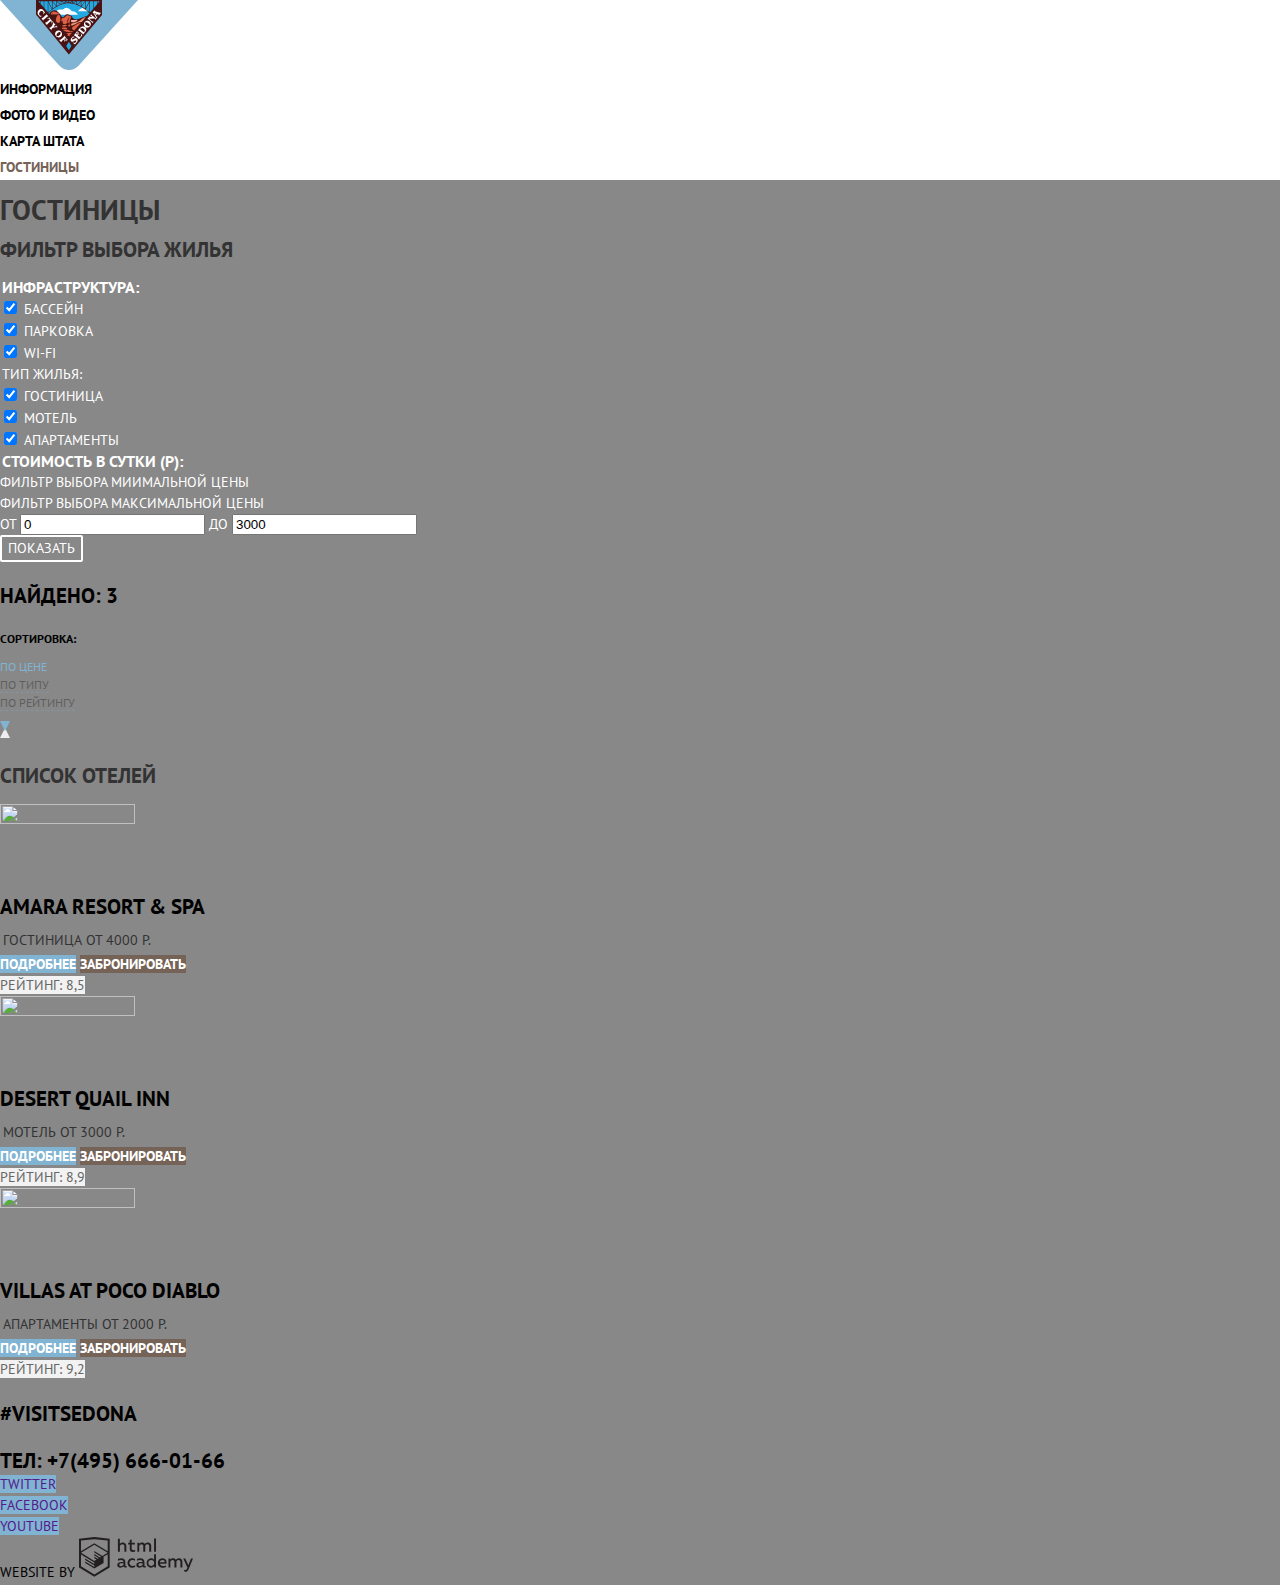
==== hotels.html @ 480d40ee "Init repo" ====
<!DOCTYPE html>
<html lang="ru">

<head>
  <meta charset="UTF-8">
  <meta name="viewport" content="width=device-width, initial-scale=1.0">
  <title>Sedona</title>
  <link href="https://fonts.googleapis.com/css2?family=PT+Sans:wght@400;700&display=swap" rel="stylesheet">
  <link rel="stylesheet" href="css/style.css">
</head>

<body>
  <header class="header">
    <a class="header__logo" href="/">
      <img src="img/logo.svg" width="138" height="70" alt="Sedona">
    </a>
    <nav class="main-nav">
      <ul class="main-nav__list main-nav__list--left">
        <li class="main-nav__item"><a href="#" class="main-nav__link">Информация</a></li>
        <li class="main-nav__item"><a href="#" class="main-nav__link">Фото и видео</a></li>
      </ul>
      <ul class="main-nav__list main-nav__list--right">
        <li class="main-nav__item"><a href="#" class="main-nav__link">Карта штата</a></li>
        <li class="main-nav__item"><a href="hotels.html" class="main-nav__link main-nav__link--active">Гостиницы</a></li>
      </ul>
    </nav>
  </header>
  <main>
    <h1>Гостиницы</h1>
    <section>
      <h2>Фильтр выбора жилья</h2>
      <form action="/" class="filters">
        <fieldset class="filter__field">
          <legend class="filter__title">Инфраструктура:</legend>
          <ul class="filter__list">
            <li>
              <input class="visually-hidden filter-input filter-input-checkbox" type="checkbox" name="pool"
                id="filter-pool" checked="">
              <label class="filter__name" for="filter-pool">Бассейн</label>
            </li>
            <li>
              <input class="visually-hidden filter-input filter-input-checkbox" type="checkbox" name="parking"
                id="filter-parking" checked="">
              <label class="filter__name" for="filter-parking">Парковка</label>
            </li>
            <li>
              <input class="visually-hidden filter-input filter-input-checkbox" type="checkbox" name="wifi"
                id="filter-wifi" checked="">
              <label class="filter__name" for="filter-wifi">Wi-Fi</label>
            </li>
          </ul>
        </fieldset>
        <fieldset class="filter__field">
          <legend class="filter-title">Тип жилья:</legend>
          <ul class="filter__list">
            <li>
              <input class="visually-hidden filter-input filter-input-checkbox" type="checkbox" name="hotels"
                id="filter-hotels" checked="">
              <label class="filter__name" for="filter-hotels">Гостиница</label>
            </li>
            <li>
              <input class="visually-hidden filter-input filter-input-checkbox" type="checkbox" name="motel"
                id="filter-motel" checked="">
              <label class="filter__name" for="filter-motel">Мотель</label>
            </li>
            <li>
              <input class="visually-hidden filter-input filter-input-checkbox" type="checkbox" name="wifi"
                id="filter-appartments" checked="">
              <label class="filter__name" for="filter-appartments">Апартаменты</label>
            </li>
          </ul>
        </fieldset>
        <fieldset class="filter__field">
          <legend class="filter__title">Стоимость в сутки (Р):</legend>
          <div class="filter__range-controls">
            <div class="filter__scale">
              <div class="filter__bar"></div>
            </div>
            <div class="filter__toggle filter__togglel--min"><span class="visually-hidden">Фильтр выбора миимальной цены</span></div>
            <div class="filter__togglefilter__ togglel--max"><span class="visually-hidden">Фильтр выбора максимальной цены</span></div>
          </div>
          <div class="filter__range-price">
            <span>От</span>
            <input class="min-price" type="text" name="min-cost" value="0" aria-label="Минималная цена товра">
            <span>До</span>
            <input class="max-price" type="text" name="max-cost" value="3000" aria-label="Максимальная цена товра">
          </div>
        </fieldset>
        <button class="filter__button" type="submit">Показать</button>
      </form>
    </section>
    <section class="sort">
      <p class="sort__result">Найдено: 3</p>
      <h2 class="sort-title">Сортировка:</h2>
      <ul class="sort__list">
        <li class="sort__item"><a class="sort__link sort__link--active">По цене</a></li>
        <li class="sort__item"><a class="sort__link" href="#">По типу</a></li>
        <li class="sort__item"><a class="sort__link" href="#">По рейтингу</a></li>
      </ul>
      <ul class="sort__list price-sort__list">
        <li class="price-sort__item">
          <a class="price-sort__link price-sort__link--up" aria-label="По возрастанию"></a>
        </li>
        <li class="price-sort__item">
          <a class="price-sort__link price-sort__link--down price-sort__link--active" href="#" aria-label="По убыванию"></a>
        </li>
      </ul>
    </section>
    <section class="hotels">
      <h2 class="visually-hidden">Список отелей</h2>
      <ul class="hotels__list">
        <li class="hotel__item">
          <img class="hotel__image" src="" width="135" height="90" alt="">
          <div>
            <h3 class="hotel__title"><a class="hotel__link" href="#">Amara Resort & Spa</a></h3>
            <table class="hotel__price">
              <tr>
                <td>Гостиница</td>
                <td>От 4000 Р.</td>
              </tr>
            </table>
            <div class="hotel__action">
              <a class="button button--blue" href="">Подробнее</a>
              <a class="button button--brown" href="">Забронировать</a>
            </div>
          </div>
          <div class="hotel__rating">
            <div class="hotel__rating-star"></div>
            <span class="hotel__rating-number">Рейтинг: 8,5</span>
          </div>
        </li>
        <li class="hotel__item">
          <img class="hotel__image" src="" width="135" height="90" alt="">
          <div>
            <h3 class="hotel__title"><a class="hotel__link" href="#">Desert Quail Inn</a></h3>
            <table class="hotel__price">
              <tr>
                <td>Мотель</td>
                <td>От 3000 Р.</td>
              </tr>
            </table>
            <div class="hotel__action">
              <a class="button button--blue" href="">Подробнее</a>
              <a class="button button--brown" href="">Забронировать</a>
            </div>
          </div>
          <div class="hotel__rating">
            <div class="hotel__rating-star"></div>
            <span class="hotel__rating-number">Рейтинг: 8,9</span>
          </div>
        </li>
        <li class="hotel__item">
          <img class="hotel__image" src="" width="135" height="90" alt="">
          <div>
            <h3 class="hotel__title"><a class="hotel__link" href="#">Villas at Poco Diablo</a></h3>
            <table class="hotel__price">
              <tr>
                <td>Апартаменты</td>
                <td>От 2000 Р.</td>
              </tr>
            </table>
            <div class="hotel__action">
              <a class="button button--blue" href="">Подробнее</a>
              <a class="button button--brown" href="">Забронировать</a>
            </div>
          </div>
          <div class="hotel__rating">
            <div class="hotel__rating-star"></div>
            <span class="hotel__rating-number">Рейтинг: 9,2</span>
          </div>
        </li>
      </ul>
    </section>
  </main>
  <footer class="footer">
    <div class="contacts">
      <p>#visitSEDONA</p>
      <a class="contact__phone" href="tel:+74956660166">ТЕЛ: +7(495) 666-01-66</a>
    </div>
    <ul class="social">
      <li class="social__item"><a href="" class="social__link">Twitter</a></li>
      <li class="social__item"><a href="" class="social__link">Facebook</a></li>
      <li class="social__item"><a href="" class="social__link">Youtube</a></li>
    </ul>
    <div class="copyright">
      <span>Website by</span>
      <a href="https://htmlacademy.ru">
        <img src="img/logo-htmlacademy.svg" width="114" height="40" alt="HTML Академия">
      </a>
    </div>
  </footer>
</body>

</html>
---- css/style.css ----
:root {
    --basic-black: #000000;
    --basic-dark: #333333;
    --basic-white: #ffffff;
    --basic-blue: #81B3D2;
    --basic-grey: #eeeeee;
    --basic-light-grey: #f2f2f2;
    --basic-dark-grey: #888888;
    --basic-darken-grey: #666666;
    --basic-brown: #766357;

    --hover-brown: #604E43;
    --active-brown: #503E33;
    --hover-blue: #669EC0;
    --active-blue: #5496BD;

    --sort-grey: #CACACA;

    --opacity-white: rgba(255, 255, 255, 0.3)
}

body {
    min-width: 1200px;
    margin: 0;
    padding: 0;
    font-family: "PT Sans", sans-serif;
    font-weight: normal;
    font-size: 14px;
    line-height: 21px;
    text-transform: uppercase;
    background-color: var(--basic-dark-grey);
    color: var(--basic-dark);
}

a {
    text-decoration: none;
  }

  img {
    max-width: 100%;
    height: auto;
}

.header {
  background-color: var(--basic-white);
}

.main-nav {
  font-weight: bold;
  line-height: 26px;
}

.main-nav__list {
  margin: 0;
  padding: 0;
  list-style: none;
}

.main-nav__link {
  color: var(--basic-black);
}

.main-nav__link:hover {
  color: var(--basic-blue);
}

.main-nav__link:active {
  color: var(--basic-black);
  opacity: 0.3;
}

.main-nav__link--active {
  color: var(--basic-brown);
}

.features {
  background-color: var(--basic-white);
}

.feature__slogan {
  font-size: 21px;
  line-height: 26px;
  color: var(--basic-black);
  text-align: center;
}

.feature__sub-slogan {
  line-height: 26px;
  text-align: center;
}

.features__list {
  margin: 0;
  padding: 0;
  list-style: none;
  text-align: center;
}

.feature__item--blue {
  background-color: var(--basic-blue);
  color: var(--basic-white);
}

.advantages__list {
  margin: 0;
  padding: 0;
  list-style: none;
  background-color: var(--basic-white);
  text-align: center;
}

.advantage__title {
  font-weight: bold;
  font-size: 21px;
  line-height: 21px;
  color: var(--basic-black);
}

.advantage__text {
  color: var(--basic-dark);
}

.feature__item--grey {
  background-color: var(--basic-grey);
}

.search {
  background-color: var(--basic-white);
}

.search__title {
  font-size: 30px;
  font-weight: bold;
  font-size: 30px;
  line-height: 24px;
  text-align: center;
}

.search__text {
  line-height: 24px;
  text-align: center;
}

.button {
  font-weight: bold;
  color: var(--basic-white);
  border: none;
  cursor: pointer;
}

.button--search,
.button--submit {
  font-size: 21px;
  line-height: 26px;
}


.button--brown {
  background-color: var(--basic-brown);
}

.button--brown:hover {
  background-color: var(--hover-brown);
}

.button--brown:active {
  background-color: var(--active-brown);
  color: var(--opacity-white);
}

.button--blue {
  background-color: var(--basic-blue);
}

.button--blue:hover {
  background-color: var(--hover-blue);
}

.button--blue:active {
  background-color: var(--active-blue);
  color: var(--opacity-white);
}

.contacts {
  font-size: 21px;
  font-weight: bold;
  line-height: 26px;
  color: var(--basic-black);
}

.contact__phone {
  color: inherit;
}

.contact__phone:hover {
  color: var(--basic-blue);
}

.contact__phone:active {
  opacity: 0.3;
}

.social {
  margin: 0;
  padding: 0;
  list-style: none;
}

.social__link {
  background-color: var(--basic-blue);
}

.social__link:hover {
  background-color: var(--hover-blue);
}

.social__link:active {
  background-color: var(--active-blue);
}

.copyright {
  line-height: 26px;
  color: var(--basic-black)
}

.filter__field {
  margin: 0;
  padding: 0;
  border: none;
  color: var(--basic-white);
}

.filter__title {
  font-size: 16px;
  font-weight: bold;
}

.filter__list {
  margin: 0;
  padding: 0;
  list-style: none;
}

.filter__button {
  font: inherit;
  background: transparent;
  border: 2px solid currentColor;
  border-radius: 2px;
  text-transform: uppercase;
  color: var(--basic-white);
}

.sort {
  font-size: 12px;
  line-height: 18px;
  color: var(--basic-black);
}

.sort__result {
  font-size: 21px;
  font-weight: bold;
  line-height: 26px;
}

.sort-title {
  font-size: 12px;
  line-height: 18px;
}

.sort__list {
  margin: 0;
  padding: 0;
  list-style: none;
}

.sort__link {
  opacity: 0.3;
  color: var(--basic-black);
  border-bottom: 1px dashed var(--basic-blue);
}

.sort__link--active {
  border: none;
  color: var(--basic-blue);
  opacity: 1;
}

.sort__link:hover:not(.sort__link--active) {
  color: var(--basic-blue);
  opacity: 1;
}

.sort__link:active:not(.sort__link--active) {
  border: none;
  color: var(--basic-black);
  opacity: 1;
}

price-sort__link {
  cursor: pointer;
}

.price-sort__link--down {
  border-left: 5px solid transparent;
  border-right: 5px solid transparent;
  border-top: 10px solid var(--basic-grey);
}

.price-sort__link--up {
  border-left: 5px solid transparent;
  border-right: 5px solid transparent;
  border-bottom: 10px solid var(--basic-grey);
}

.price-sort__link--down:hover:not(.price-sort__link--active),
.price-sort__link--up:hover:not(.price-sort__link--active) {
  border-bottom-color: var(--basic-black);
  border-top-color: var(--basic-black);
}

.price-sort__link--down:active:not(.price-sort__link--active),
.price-sort__link--up:active:not(.price-sort__link--active) {
  border-bottom-color: var(--basic-blue);
  border-top-color: var(--basic-blue);
}

.price-sort__link--active {
  border-bottom-color: var(--basic-blue);
  border-top-color: var(--basic-blue);
}

.hotels__list {
  margin: 0;
  padding: 0;
  list-style: none;
}

.hotel__title {
  margin: 0;
  margin-bottom: 7px;
  font-size: 21px;
  line-height: 26px;
  color: var(--basic-black);
}

.hotel__link {
  color: inherit;
}

.hotel__link:hover {
  color: var(--basic-blue);
}

.hotel__link:active {
  color: var(--basic-black);
  opacity: 0.3;
}

.hotel__rating-number {
  background-color: var(--basic-light-grey);
  color: var(--basic-darken-grey);
}

.search__label {
  font-weight: bold;
  color: var(--basic-black);
}

.search__field,
.search__field::placeholder {
  font-size: 14px;
  line-height: 21px;
  font-weight: bold;
  text-transform: uppercase;
  color: var(--basic-black);
  opacity: 1;
}
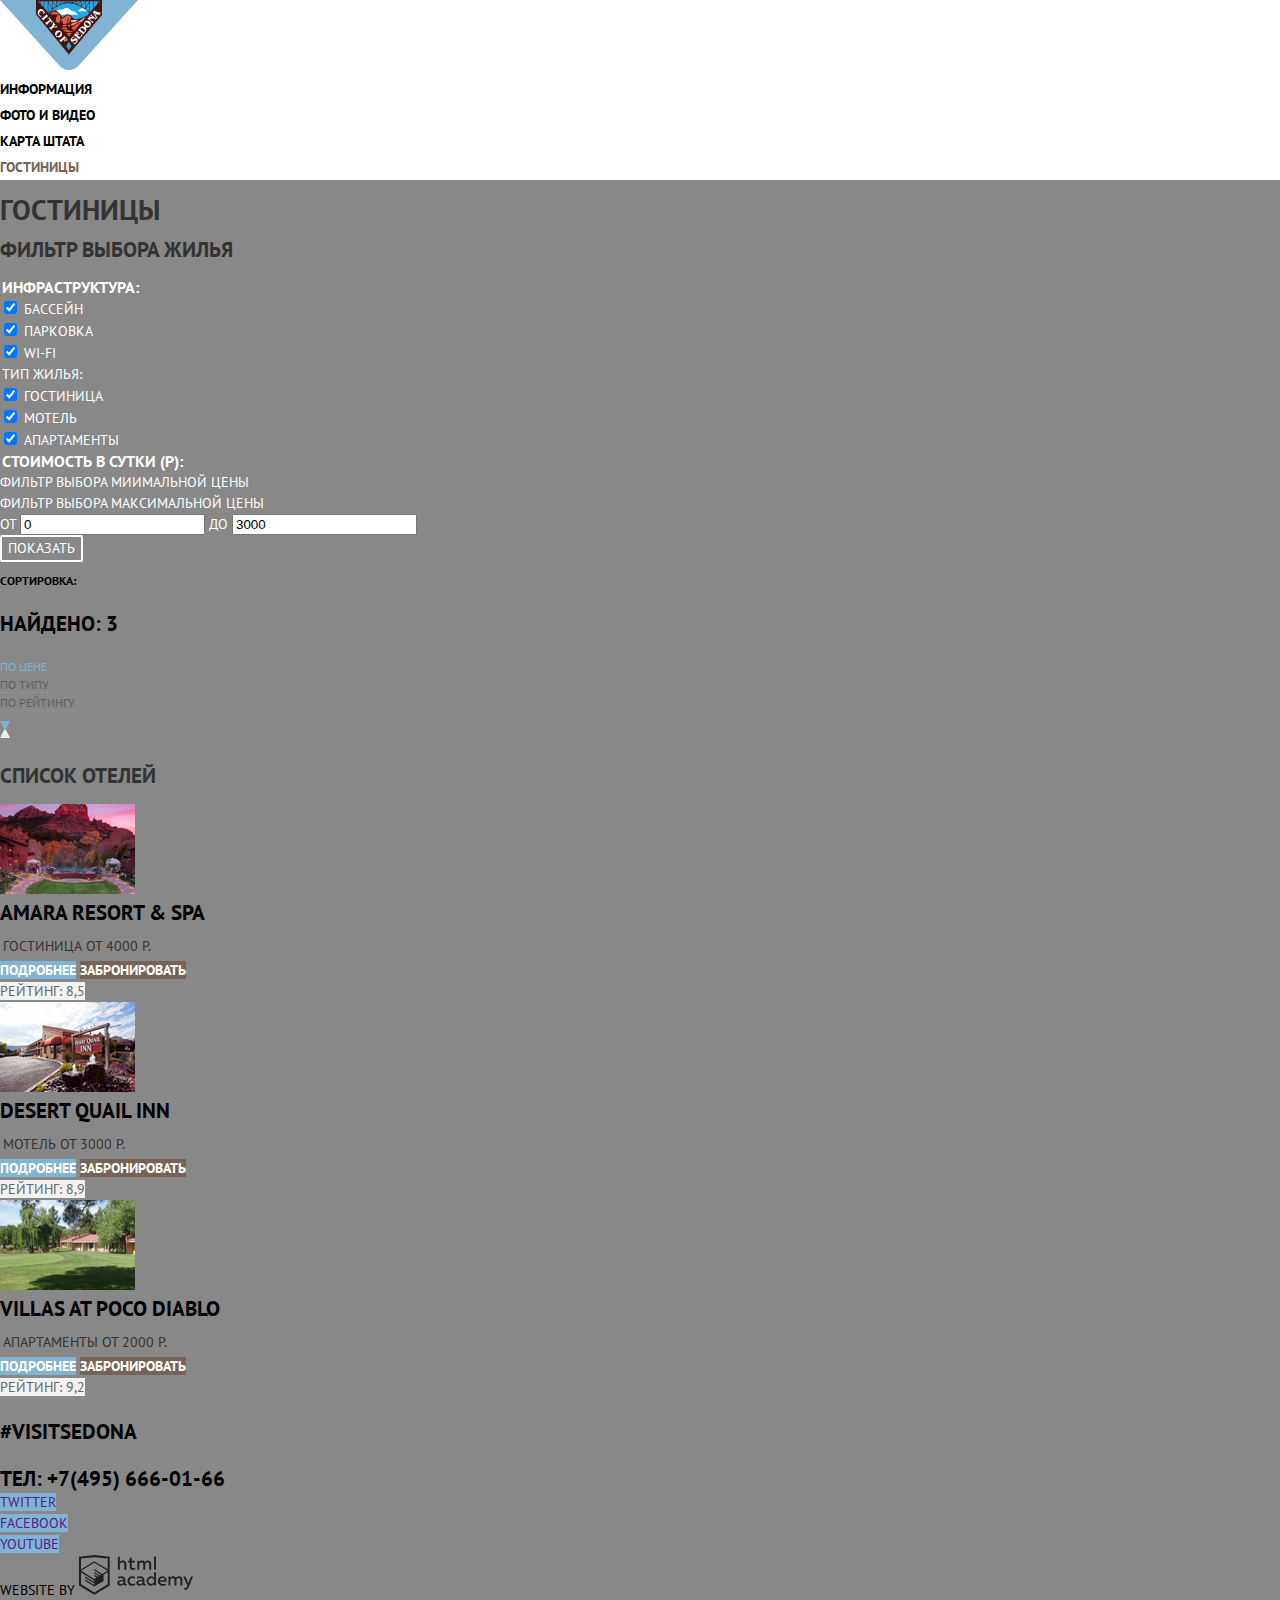
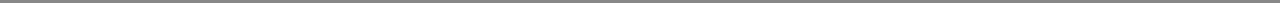
==== commit 2e227f91: "Add content images" ====
--- a/hotels.html
+++ b/hotels.html
@@ -90,8 +90,8 @@
       </form>
     </section>
     <section class="sort">
+      <h2 class="sort-title">Сортировка:</h2>
       <p class="sort__result">Найдено: 3</p>
-      <h2 class="sort-title">Сортировка:</h2>
       <ul class="sort__list">
         <li class="sort__item"><a class="sort__link sort__link--active">По цене</a></li>
         <li class="sort__item"><a class="sort__link" href="#">По типу</a></li>
@@ -110,7 +110,7 @@
       <h2 class="visually-hidden">Список отелей</h2>
       <ul class="hotels__list">
         <li class="hotel__item">
-          <img class="hotel__image" src="" width="135" height="90" alt="">
+          <img class="hotel__image" src="img/amara-resort.jpg" width="135" height="90" alt="Amara Resort & Spa">
           <div>
             <h3 class="hotel__title"><a class="hotel__link" href="#">Amara Resort & Spa</a></h3>
             <table class="hotel__price">
@@ -130,7 +130,7 @@
           </div>
         </li>
         <li class="hotel__item">
-          <img class="hotel__image" src="" width="135" height="90" alt="">
+          <img class="hotel__image" src="/img/desert-quail.jpg" width="135" height="90" alt="Desert Quail Inn">
           <div>
             <h3 class="hotel__title"><a class="hotel__link" href="#">Desert Quail Inn</a></h3>
             <table class="hotel__price">
@@ -150,7 +150,7 @@
           </div>
         </li>
         <li class="hotel__item">
-          <img class="hotel__image" src="" width="135" height="90" alt="">
+          <img class="hotel__image" src="img/villas-at-poco.jpg" width="135" height="90" alt="Villas at Poco Diablo">
           <div>
             <h3 class="hotel__title"><a class="hotel__link" href="#">Villas at Poco Diablo</a></h3>
             <table class="hotel__price">
--- a/css/style.css
+++ b/css/style.css
@@ -18,6 +18,8 @@
 
     --opacity-white: rgba(255, 255, 255, 0.3)
 }
+
+/* Global parametrs */
 
 body {
     min-width: 1200px;
@@ -41,6 +43,8 @@
     height: auto;
 }
 
+/* Main page */
+
 .header {
   background-color: var(--basic-white);
 }
@@ -329,6 +333,9 @@
   border-top-color: var(--basic-blue);
 }
 
+
+/* Hotel page */
+
 .hotels__list {
   margin: 0;
   padding: 0;
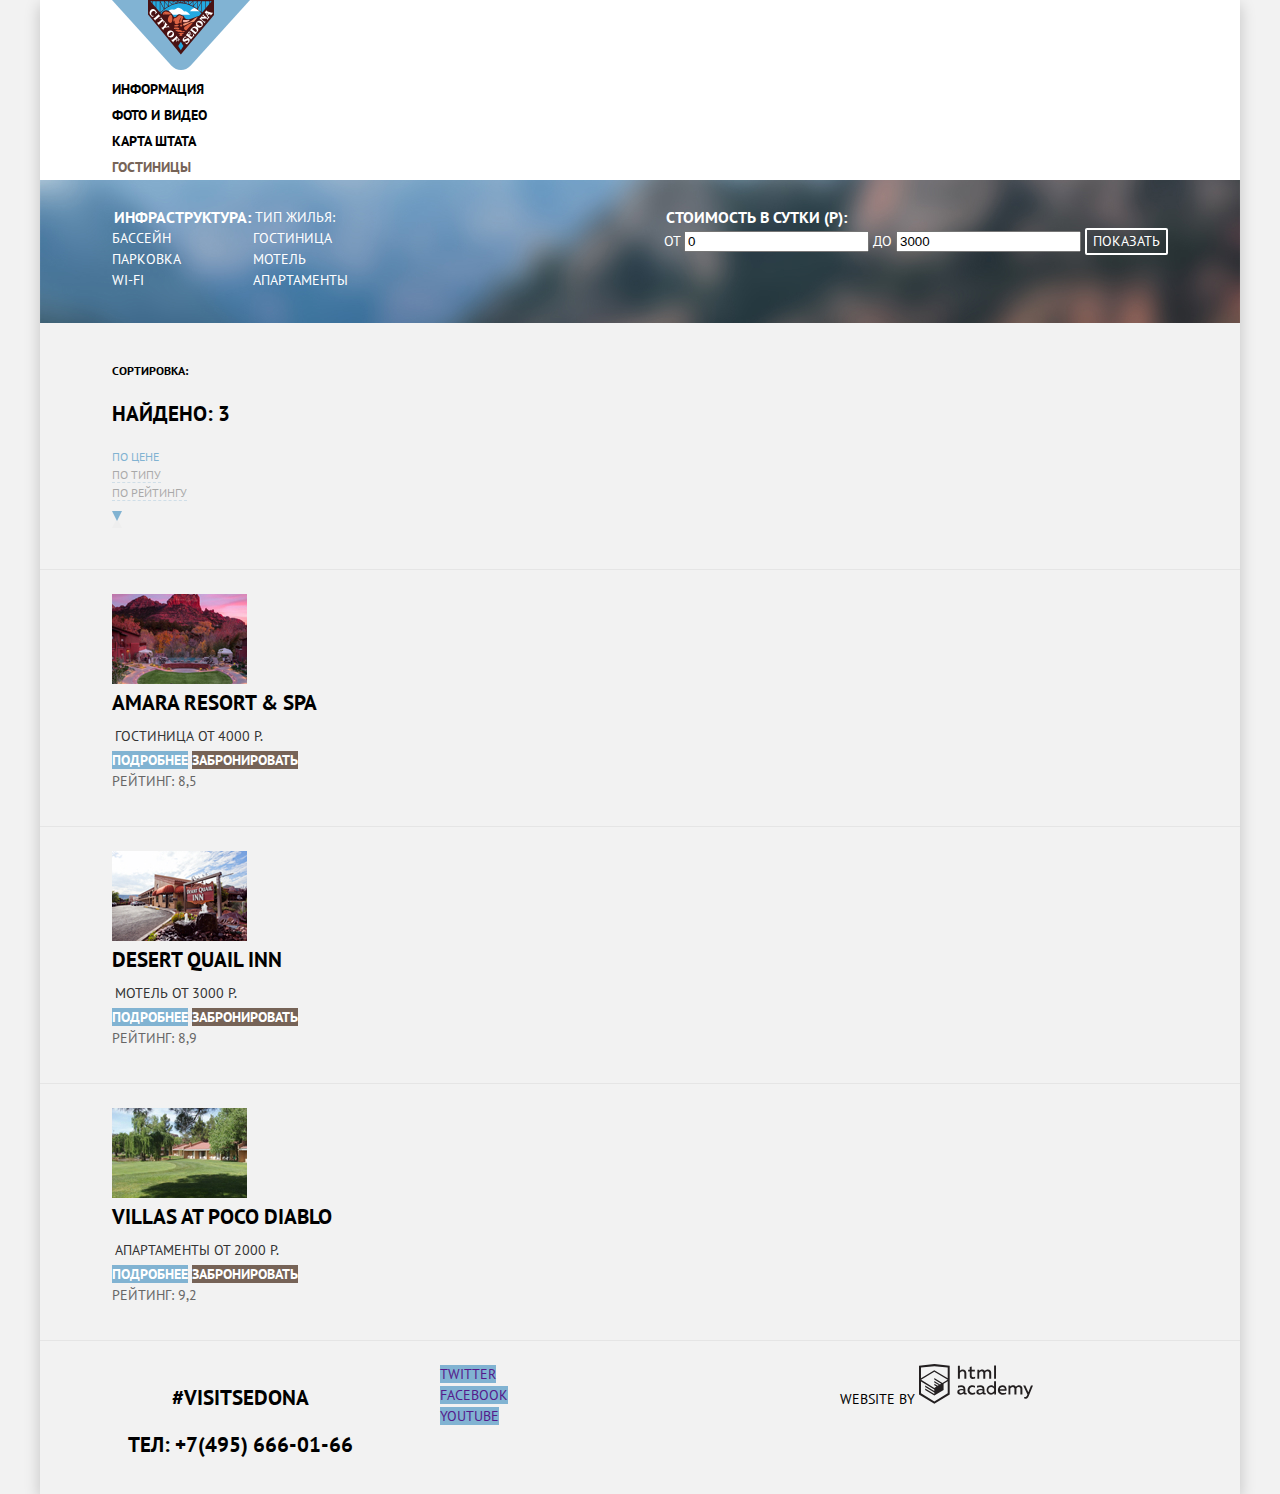
==== commit 6eb5187a: "Add grid layout" ====
--- a/hotels.html
+++ b/hotels.html
@@ -1,5 +1,5 @@
 <!DOCTYPE html>
-<html lang="ru">
+<html class="page" lang="ru">
 
 <head>
   <meta charset="UTF-8">
@@ -9,186 +9,206 @@
   <link rel="stylesheet" href="css/style.css">
 </head>
 
-<body>
-  <header class="header">
-    <a class="header__logo" href="/">
-      <img src="img/logo.svg" width="138" height="70" alt="Sedona">
-    </a>
-    <nav class="main-nav">
-      <ul class="main-nav__list main-nav__list--left">
-        <li class="main-nav__item"><a href="#" class="main-nav__link">Информация</a></li>
-        <li class="main-nav__item"><a href="#" class="main-nav__link">Фото и видео</a></li>
+<body class="page-body">
+  <div class="page-wrapper page-inner">
+    <header class="header">
+      <div class="inner-wrapper">
+        <a class="header__logo" href="/">
+          <img src="img/logo.svg" width="138" height="70" alt="Sedona">
+        </a>
+        <nav class="main-nav">
+          <ul class="main-nav__list main-nav__list--left">
+            <li class="main-nav__item"><a href="#" class="main-nav__link">Информация</a></li>
+            <li class="main-nav__item"><a href="#" class="main-nav__link">Фото и видео</a></li>
+          </ul>
+          <ul class="main-nav__list main-nav__list--right">
+            <li class="main-nav__item"><a href="#" class="main-nav__link">Карта штата</a></li>
+            <li class="main-nav__item"><a href="hotels.html" class="main-nav__link main-nav__link--active">Гостиницы</a>
+            </li>
+          </ul>
+        </nav>
+      </div>
+    </header>
+    <main>
+      <h1 class="visually-hidden">Гостиницы</h1>
+      <section class="hotels-search">
+        <h2 class="visually-hidden">Фильтр выбора жилья</h2>
+        <div class="inner-wrapper">
+          <form action="/" class="filters">
+            <fieldset class="filter__field">
+              <legend class="filter__title">Инфраструктура:</legend>
+              <ul class="filter__list">
+                <li>
+                  <input class="visually-hidden filter-input filter-input-checkbox" type="checkbox" name="pool"
+                    id="filter-pool" checked="">
+                  <label class="filter__name" for="filter-pool">Бассейн</label>
+                </li>
+                <li>
+                  <input class="visually-hidden filter-input filter-input-checkbox" type="checkbox" name="parking"
+                    id="filter-parking" checked="">
+                  <label class="filter__name" for="filter-parking">Парковка</label>
+                </li>
+                <li>
+                  <input class="visually-hidden filter-input filter-input-checkbox" type="checkbox" name="wifi"
+                    id="filter-wifi" checked="">
+                  <label class="filter__name" for="filter-wifi">Wi-Fi</label>
+                </li>
+              </ul>
+            </fieldset>
+            <fieldset class="filter__field">
+              <legend class="filter-title">Тип жилья:</legend>
+              <ul class="filter__list">
+                <li>
+                  <input class="visually-hidden filter-input filter-input-checkbox" type="checkbox" name="hotels"
+                    id="filter-hotels" checked="">
+                  <label class="filter__name" for="filter-hotels">Гостиница</label>
+                </li>
+                <li>
+                  <input class="visually-hidden filter-input filter-input-checkbox" type="checkbox" name="motel"
+                    id="filter-motel" checked="">
+                  <label class="filter__name" for="filter-motel">Мотель</label>
+                </li>
+                <li>
+                  <input class="visually-hidden filter-input filter-input-checkbox" type="checkbox" name="wifi"
+                    id="filter-appartments" checked="">
+                  <label class="filter__name" for="filter-appartments">Апартаменты</label>
+                </li>
+              </ul>
+            </fieldset>
+            <fieldset class="filter__field filter__field--price">
+              <legend class="filter__title">Стоимость в сутки (Р):</legend>
+              <div class="filter__range-controls">
+                <div class="filter__scale">
+                  <div class="filter__bar"></div>
+                </div>
+                <div class="filter__toggle filter__togglel--min"><span class="visually-hidden">Фильтр выбора миимальной
+                    цены</span></div>
+                <div class="filter__togglefilter__ togglel--max"><span class="visually-hidden">Фильтр выбора
+                    максимальной цены</span></div>
+              </div>
+              <div class="filter__range-price">
+                <span>От</span>
+                <input class="min-price" type="text" name="min-cost" value="0" aria-label="Минималная цена товра">
+                <span>До</span>
+                <input class="max-price" type="text" name="max-cost" value="3000" aria-label="Максимальная цена товра">
+                <button class="filter__button" type="submit">Показать</button>
+              </div>
+            </fieldset>
+          </form>
+        </div>
+      </section>
+      <section class="sort">
+        <div class="inner-wrapper">
+          <h2 class="sort-title">Сортировка:</h2>
+          <p class="sort__result">Найдено: 3</p>
+          <ul class="sort__list">
+            <li class="sort__item"><a class="sort__link sort__link--active">По цене</a></li>
+            <li class="sort__item"><a class="sort__link" href="#">По типу</a></li>
+            <li class="sort__item"><a class="sort__link" href="#">По рейтингу</a></li>
+          </ul>
+          <ul class="sort__list price-sort__list">
+            <li class="price-sort__item">
+              <a class="price-sort__link price-sort__link--up" aria-label="По возрастанию"></a>
+            </li>
+            <li class="price-sort__item">
+              <a class="price-sort__link price-sort__link--down price-sort__link--active" href="#"
+                aria-label="По убыванию"></a>
+            </li>
+          </ul>
+        </div>
+      </section>
+      <section class="hotels">
+        <h2 class="visually-hidden">Список отелей</h2>
+        <ul class="hotels__list">
+          <li class="hotel__item">
+            <div class="inner-wrapper">
+              <img class="hotel__image" src="img/amara-resort.jpg" width="135" height="90" alt="Amara Resort & Spa">
+              <div>
+                <h3 class="hotel__title"><a class="hotel__link" href="#">Amara Resort & Spa</a></h3>
+                <table class="hotel__price">
+                  <tr>
+                    <td>Гостиница</td>
+                    <td>От 4000 Р.</td>
+                  </tr>
+                </table>
+                <div class="hotel__action">
+                  <a class="button button--blue" href="">Подробнее</a>
+                  <a class="button button--brown" href="">Забронировать</a>
+                </div>
+              </div>
+              <div class="hotel__rating">
+                <div class="hotel__rating-star"></div>
+                <span class="hotel__rating-number">Рейтинг: 8,5</span>
+              </div>
+            </div>
+          </li>
+          <li class="hotel__item">
+            <div class="inner-wrapper">
+              <img class="hotel__image" src="/img/desert-quail.jpg" width="135" height="90" alt="Desert Quail Inn">
+              <div>
+                <h3 class="hotel__title"><a class="hotel__link" href="#">Desert Quail Inn</a></h3>
+                <table class="hotel__price">
+                  <tr>
+                    <td>Мотель</td>
+                    <td>От 3000 Р.</td>
+                  </tr>
+                </table>
+                <div class="hotel__action">
+                  <a class="button button--blue" href="">Подробнее</a>
+                  <a class="button button--brown" href="">Забронировать</a>
+                </div>
+              </div>
+              <div class="hotel__rating">
+                <div class="hotel__rating-star"></div>
+                <span class="hotel__rating-number">Рейтинг: 8,9</span>
+              </div>
+            </div>
+          </li>
+          <li class="hotel__item">
+            <div class="inner-wrapper">
+
+              <img class="hotel__image" src="img/villas-at-poco.jpg" width="135" height="90"
+                alt="Villas at Poco Diablo">
+              <div>
+                <h3 class="hotel__title"><a class="hotel__link" href="#">Villas at Poco Diablo</a></h3>
+                <table class="hotel__price">
+                  <tr>
+                    <td>Апартаменты</td>
+                    <td>От 2000 Р.</td>
+                  </tr>
+                </table>
+                <div class="hotel__action">
+                  <a class="button button--blue" href="">Подробнее</a>
+                  <a class="button button--brown" href="">Забронировать</a>
+                </div>
+              </div>
+              <div class="hotel__rating">
+                <div class="hotel__rating-star"></div>
+                <span class="hotel__rating-number">Рейтинг: 9,2</span>
+              </div>
+            </div>
+          </li>
+        </ul>
+      </section>
+    </main>
+    <footer class="footer">
+      <div class="contacts">
+        <p>#visitSEDONA</p>
+        <a class="contact__phone" href="tel:+74956660166">ТЕЛ: +7(495) 666-01-66</a>
+      </div>
+      <ul class="social">
+        <li class="social__item"><a href="" class="social__link">Twitter</a></li>
+        <li class="social__item"><a href="" class="social__link">Facebook</a></li>
+        <li class="social__item"><a href="" class="social__link">Youtube</a></li>
       </ul>
-      <ul class="main-nav__list main-nav__list--right">
-        <li class="main-nav__item"><a href="#" class="main-nav__link">Карта штата</a></li>
-        <li class="main-nav__item"><a href="hotels.html" class="main-nav__link main-nav__link--active">Гостиницы</a></li>
-      </ul>
-    </nav>
-  </header>
-  <main>
-    <h1>Гостиницы</h1>
-    <section>
-      <h2>Фильтр выбора жилья</h2>
-      <form action="/" class="filters">
-        <fieldset class="filter__field">
-          <legend class="filter__title">Инфраструктура:</legend>
-          <ul class="filter__list">
-            <li>
-              <input class="visually-hidden filter-input filter-input-checkbox" type="checkbox" name="pool"
-                id="filter-pool" checked="">
-              <label class="filter__name" for="filter-pool">Бассейн</label>
-            </li>
-            <li>
-              <input class="visually-hidden filter-input filter-input-checkbox" type="checkbox" name="parking"
-                id="filter-parking" checked="">
-              <label class="filter__name" for="filter-parking">Парковка</label>
-            </li>
-            <li>
-              <input class="visually-hidden filter-input filter-input-checkbox" type="checkbox" name="wifi"
-                id="filter-wifi" checked="">
-              <label class="filter__name" for="filter-wifi">Wi-Fi</label>
-            </li>
-          </ul>
-        </fieldset>
-        <fieldset class="filter__field">
-          <legend class="filter-title">Тип жилья:</legend>
-          <ul class="filter__list">
-            <li>
-              <input class="visually-hidden filter-input filter-input-checkbox" type="checkbox" name="hotels"
-                id="filter-hotels" checked="">
-              <label class="filter__name" for="filter-hotels">Гостиница</label>
-            </li>
-            <li>
-              <input class="visually-hidden filter-input filter-input-checkbox" type="checkbox" name="motel"
-                id="filter-motel" checked="">
-              <label class="filter__name" for="filter-motel">Мотель</label>
-            </li>
-            <li>
-              <input class="visually-hidden filter-input filter-input-checkbox" type="checkbox" name="wifi"
-                id="filter-appartments" checked="">
-              <label class="filter__name" for="filter-appartments">Апартаменты</label>
-            </li>
-          </ul>
-        </fieldset>
-        <fieldset class="filter__field">
-          <legend class="filter__title">Стоимость в сутки (Р):</legend>
-          <div class="filter__range-controls">
-            <div class="filter__scale">
-              <div class="filter__bar"></div>
-            </div>
-            <div class="filter__toggle filter__togglel--min"><span class="visually-hidden">Фильтр выбора миимальной цены</span></div>
-            <div class="filter__togglefilter__ togglel--max"><span class="visually-hidden">Фильтр выбора максимальной цены</span></div>
-          </div>
-          <div class="filter__range-price">
-            <span>От</span>
-            <input class="min-price" type="text" name="min-cost" value="0" aria-label="Минималная цена товра">
-            <span>До</span>
-            <input class="max-price" type="text" name="max-cost" value="3000" aria-label="Максимальная цена товра">
-          </div>
-        </fieldset>
-        <button class="filter__button" type="submit">Показать</button>
-      </form>
-    </section>
-    <section class="sort">
-      <h2 class="sort-title">Сортировка:</h2>
-      <p class="sort__result">Найдено: 3</p>
-      <ul class="sort__list">
-        <li class="sort__item"><a class="sort__link sort__link--active">По цене</a></li>
-        <li class="sort__item"><a class="sort__link" href="#">По типу</a></li>
-        <li class="sort__item"><a class="sort__link" href="#">По рейтингу</a></li>
-      </ul>
-      <ul class="sort__list price-sort__list">
-        <li class="price-sort__item">
-          <a class="price-sort__link price-sort__link--up" aria-label="По возрастанию"></a>
-        </li>
-        <li class="price-sort__item">
-          <a class="price-sort__link price-sort__link--down price-sort__link--active" href="#" aria-label="По убыванию"></a>
-        </li>
-      </ul>
-    </section>
-    <section class="hotels">
-      <h2 class="visually-hidden">Список отелей</h2>
-      <ul class="hotels__list">
-        <li class="hotel__item">
-          <img class="hotel__image" src="img/amara-resort.jpg" width="135" height="90" alt="Amara Resort & Spa">
-          <div>
-            <h3 class="hotel__title"><a class="hotel__link" href="#">Amara Resort & Spa</a></h3>
-            <table class="hotel__price">
-              <tr>
-                <td>Гостиница</td>
-                <td>От 4000 Р.</td>
-              </tr>
-            </table>
-            <div class="hotel__action">
-              <a class="button button--blue" href="">Подробнее</a>
-              <a class="button button--brown" href="">Забронировать</a>
-            </div>
-          </div>
-          <div class="hotel__rating">
-            <div class="hotel__rating-star"></div>
-            <span class="hotel__rating-number">Рейтинг: 8,5</span>
-          </div>
-        </li>
-        <li class="hotel__item">
-          <img class="hotel__image" src="/img/desert-quail.jpg" width="135" height="90" alt="Desert Quail Inn">
-          <div>
-            <h3 class="hotel__title"><a class="hotel__link" href="#">Desert Quail Inn</a></h3>
-            <table class="hotel__price">
-              <tr>
-                <td>Мотель</td>
-                <td>От 3000 Р.</td>
-              </tr>
-            </table>
-            <div class="hotel__action">
-              <a class="button button--blue" href="">Подробнее</a>
-              <a class="button button--brown" href="">Забронировать</a>
-            </div>
-          </div>
-          <div class="hotel__rating">
-            <div class="hotel__rating-star"></div>
-            <span class="hotel__rating-number">Рейтинг: 8,9</span>
-          </div>
-        </li>
-        <li class="hotel__item">
-          <img class="hotel__image" src="img/villas-at-poco.jpg" width="135" height="90" alt="Villas at Poco Diablo">
-          <div>
-            <h3 class="hotel__title"><a class="hotel__link" href="#">Villas at Poco Diablo</a></h3>
-            <table class="hotel__price">
-              <tr>
-                <td>Апартаменты</td>
-                <td>От 2000 Р.</td>
-              </tr>
-            </table>
-            <div class="hotel__action">
-              <a class="button button--blue" href="">Подробнее</a>
-              <a class="button button--brown" href="">Забронировать</a>
-            </div>
-          </div>
-          <div class="hotel__rating">
-            <div class="hotel__rating-star"></div>
-            <span class="hotel__rating-number">Рейтинг: 9,2</span>
-          </div>
-        </li>
-      </ul>
-    </section>
-  </main>
-  <footer class="footer">
-    <div class="contacts">
-      <p>#visitSEDONA</p>
-      <a class="contact__phone" href="tel:+74956660166">ТЕЛ: +7(495) 666-01-66</a>
-    </div>
-    <ul class="social">
-      <li class="social__item"><a href="" class="social__link">Twitter</a></li>
-      <li class="social__item"><a href="" class="social__link">Facebook</a></li>
-      <li class="social__item"><a href="" class="social__link">Youtube</a></li>
-    </ul>
-    <div class="copyright">
-      <span>Website by</span>
-      <a href="https://htmlacademy.ru">
-        <img src="img/logo-htmlacademy.svg" width="114" height="40" alt="HTML Академия">
-      </a>
-    </div>
-  </footer>
+      <div class="copyright">
+        <span>Website by</span>
+        <a href="https://htmlacademy.ru">
+          <img src="img/logo-htmlacademy.svg" width="114" height="40" alt="HTML Академия">
+        </a>
+      </div>
+    </footer>
+  </div>
 </body>
 
 </html>
--- a/css/style.css
+++ b/css/style.css
@@ -15,6 +15,7 @@
     --active-blue: #5496BD;
 
     --sort-grey: #CACACA;
+    --boder-hotel-item: #e5e5e5;
 
     --opacity-white: rgba(255, 255, 255, 0.3)
 }
@@ -30,7 +31,6 @@
     font-size: 14px;
     line-height: 21px;
     text-transform: uppercase;
-    background-color: var(--basic-dark-grey);
     color: var(--basic-dark);
 }
 
@@ -43,6 +43,42 @@
     height: auto;
 }
 
+.visually-hidden:not(:focus):not(:active), input[type="checkbox"].visually-hidden, input[type="radio"].visually-hidden {
+  position: absolute;
+  width: 1px;
+  height: 1px;
+  margin: -1px;
+  border: 0;
+  padding: 0;
+  white-space: nowrap;
+  -webkit-clip-path: inset(100%);
+  clip-path: inset(100%);
+  clip: rect(0 0 0 0);
+  overflow: hidden;
+}
+
+.page {
+  height: 100%;
+  background-color: var(--basic-light-grey);
+}
+
+.page-body {
+  min-height: 100%;
+}
+
+.page-wrapper {
+  width: 1200px;
+  margin: 0 auto;
+  display: grid;
+  grid-template-rows: auto 1fr auto;
+  box-shadow: 0px 5px 15px rgba(0, 1, 1, 0.2)
+}
+
+.inner-wrapper {
+  padding-left: 72px;
+  padding-right: 72px;
+}
+
 /* Main page */
 
 .header {
@@ -77,11 +113,26 @@
   color: var(--basic-brown);
 }
 
+/* Hero */
+
+.hero {
+  min-height: 509px;
+  background-color: #90b6d1;
+  background-image: url("../img/background-photo.jpg");
+  background-repeat: no-repeat;
+  text-align: center;
+}
+
+/* Features */
+
 .features {
+  padding-top: 43px;
   background-color: var(--basic-white);
 }
 
 .feature__slogan {
+  margin: 0;
+  margin-bottom: 42px;
   font-size: 21px;
   line-height: 26px;
   color: var(--basic-black);
@@ -89,15 +140,40 @@
 }
 
 .feature__sub-slogan {
+  margin: 0;
+  margin-bottom: 50px;
   line-height: 26px;
   text-align: center;
 }
 
 .features__list {
-  margin: 0;
-  padding: 0;
-  list-style: none;
-  text-align: center;
+  display: grid;
+  grid-template-columns: repeat(3, 1fr);
+  margin: 0;
+  padding: 0;
+  list-style: none;
+  text-align: center;
+}
+
+.feature__item--big,
+.feature__item--medium {
+  grid-column: 1 / -1;
+  display: grid;
+  grid-template-columns: repeat(3, 1fr);
+}
+
+.feature__item--medium .feature__image {
+  grid-column: 1 / span 2;
+}
+
+.feature__image {
+  grid-column: 2 / span 2;
+}
+
+.advantages__list {
+  grid-column: 1 / -1;
+  display: grid;
+  grid-template-columns: repeat(3, 1fr);
 }
 
 .feature__item--blue {
@@ -105,6 +181,38 @@
   color: var(--basic-white);
 }
 
+.feature__descr {
+  padding-top: 47px;
+  padding-bottom: 54px;
+}
+
+.feature__title {
+  margin: 0;
+  margin-bottom: 25px;
+  font-size: 21px;
+}
+
+.feature__text {
+  margin: 0;
+  margin-bottom: 23px;
+}
+
+.feature__text:last-child {
+  margin-bottom: 0;
+}
+
+.feature__descr,
+.advantage__item {
+  padding-left: 51px;
+  padding-right: 51px;
+}
+
+.feature__item--grey {
+  padding: 47px 71px 54px;
+}
+
+/* Advantages */
+
 .advantages__list {
   margin: 0;
   padding: 0;
@@ -113,7 +221,14 @@
   text-align: center;
 }
 
+.advantage__item {
+  padding-top: 160px;
+  padding-bottom: 82px;
+}
+
 .advantage__title {
+  margin: 0;
+  margin-bottom: 25px;
   font-weight: bold;
   font-size: 21px;
   line-height: 21px;
@@ -129,10 +244,14 @@
 }
 
 .search {
+  padding-top: 58px;
   background-color: var(--basic-white);
+  text-align: center;
 }
 
 .search__title {
+  margin: 0;
+  margin-bottom: 33px;
   font-size: 30px;
   font-weight: bold;
   font-size: 30px;
@@ -141,8 +260,17 @@
 }
 
 .search__text {
+  margin: 0;
+  margin-bottom: 45px;
   line-height: 24px;
   text-align: center;
+}
+
+.search__form {
+  width: 568px;
+  height: 395px;
+  background-color: var(--basic-white);
+  box-shadow: 0px 7px 15px rgba(0, 1, 1, 0.15);
 }
 
 .button {
@@ -156,8 +284,8 @@
 .button--submit {
   font-size: 21px;
   line-height: 26px;
-}
-
+  text-align: center;
+}
 
 .button--brown {
   background-color: var(--basic-brown);
@@ -185,11 +313,26 @@
   color: var(--opacity-white);
 }
 
+/* Footer */
+
+.footer {
+  display: grid;
+  grid-template-columns: repeat(3, 1fr);
+  padding-top: 23px;
+  padding-bottom: 36px;
+}
+
 .contacts {
   font-size: 21px;
   font-weight: bold;
   line-height: 26px;
-  color: var(--basic-black);
+  text-align: center;
+  color: var(--basic-black);
+}
+
+.contacts_soc-tag {
+  margin: 0;
+  margin-bottom: 9px;
 }
 
 .contact__phone {
@@ -225,6 +368,23 @@
 .copyright {
   line-height: 26px;
   color: var(--basic-black)
+}
+
+.hotels-search {
+  background-color: var(--basic-dark);
+  background-image: url("../img/filter-background.jpg");
+  background-repeat: no-repeat;
+}
+
+.filters {
+  display: grid;
+  grid-template-columns: auto auto 1fr;
+  padding-top: 27px;
+  padding-bottom: 32px;
+}
+
+.filter__field--price {
+  justify-self: end;
 }
 
 .filter__field {
@@ -255,6 +415,8 @@
 }
 
 .sort {
+  padding-top: 29px;
+  padding-bottom: 31px;
   font-size: 12px;
   line-height: 18px;
   color: var(--basic-black);
@@ -333,13 +495,20 @@
   border-top-color: var(--basic-blue);
 }
 
-
-/* Hotel page */
-
 .hotels__list {
   margin: 0;
   padding: 0;
   list-style: none;
+}
+
+.hotel__item {
+  padding-top: 24px;
+  padding-bottom: 34px;
+  border-top: 1px solid var(--boder-hotel-item);
+}
+
+.hotel__item:last-child {
+  border-bottom: 1px solid var(--boder-hotel-item);
 }
 
 .hotel__title {
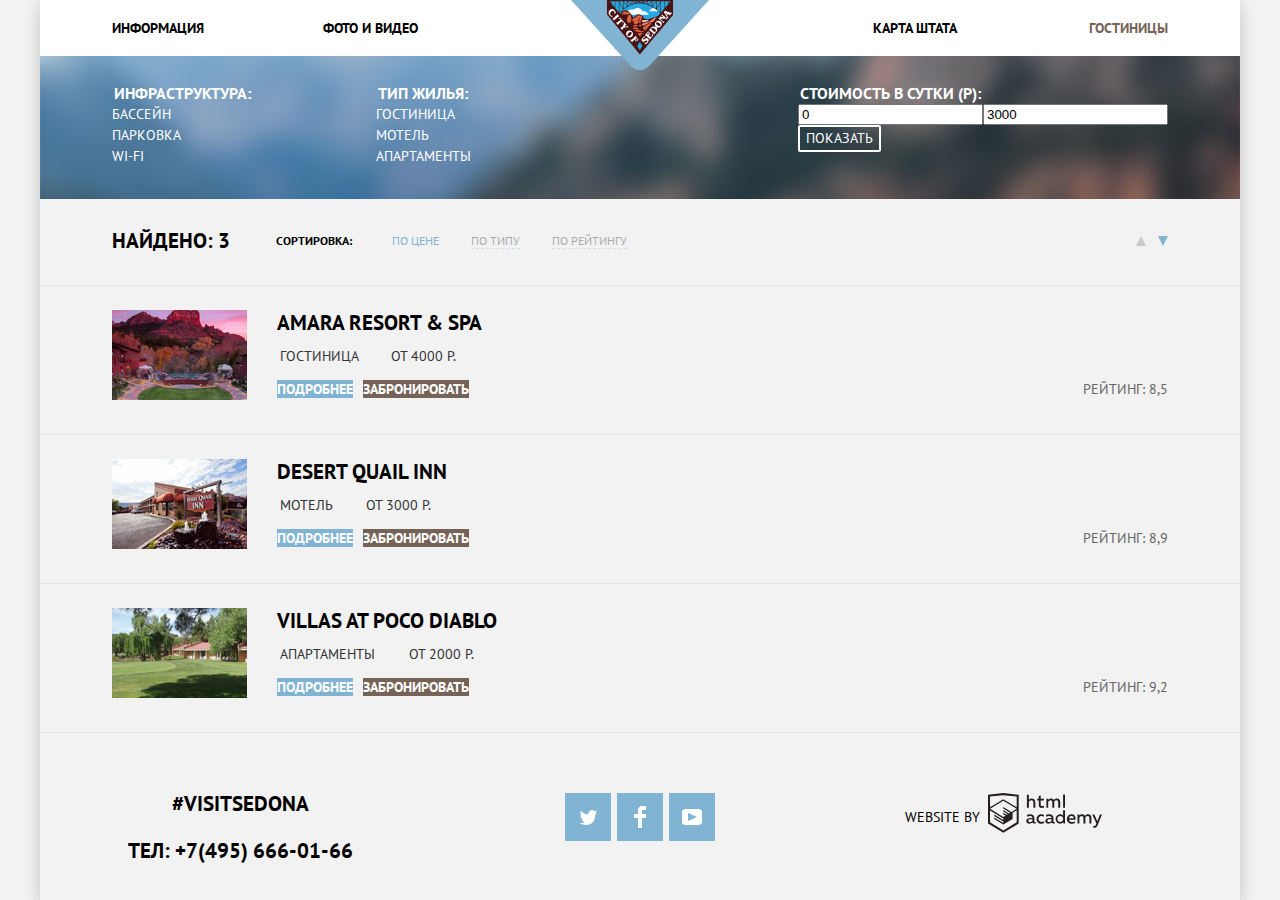
==== commit 3ae98cf7: "Add flex layout" ====
--- a/hotels.html
+++ b/hotels.html
@@ -17,14 +17,11 @@
           <img src="img/logo.svg" width="138" height="70" alt="Sedona">
         </a>
         <nav class="main-nav">
-          <ul class="main-nav__list main-nav__list--left">
+          <ul class="main-nav__list">
             <li class="main-nav__item"><a href="#" class="main-nav__link">Информация</a></li>
             <li class="main-nav__item"><a href="#" class="main-nav__link">Фото и видео</a></li>
-          </ul>
-          <ul class="main-nav__list main-nav__list--right">
             <li class="main-nav__item"><a href="#" class="main-nav__link">Карта штата</a></li>
-            <li class="main-nav__item"><a href="hotels.html" class="main-nav__link main-nav__link--active">Гостиницы</a>
-            </li>
+            <li class="main-nav__item"><a href="hotels.html" class="main-nav__link main-nav__link--active">Гостиницы</a></li>
           </ul>
         </nav>
       </div>
@@ -56,7 +53,7 @@
               </ul>
             </fieldset>
             <fieldset class="filter__field">
-              <legend class="filter-title">Тип жилья:</legend>
+              <legend class="filter__title">Тип жилья:</legend>
               <ul class="filter__list">
                 <li>
                   <input class="visually-hidden filter-input filter-input-checkbox" type="checkbox" name="hotels"
@@ -77,20 +74,24 @@
             </fieldset>
             <fieldset class="filter__field filter__field--price">
               <legend class="filter__title">Стоимость в сутки (Р):</legend>
-              <div class="filter__range-controls">
-                <div class="filter__scale">
-                  <div class="filter__bar"></div>
-                </div>
-                <div class="filter__toggle filter__togglel--min"><span class="visually-hidden">Фильтр выбора миимальной
-                    цены</span></div>
-                <div class="filter__togglefilter__ togglel--max"><span class="visually-hidden">Фильтр выбора
-                    максимальной цены</span></div>
-              </div>
               <div class="filter__range-price">
-                <span>От</span>
-                <input class="min-price" type="text" name="min-cost" value="0" aria-label="Минималная цена товра">
-                <span>До</span>
-                <input class="max-price" type="text" name="max-cost" value="3000" aria-label="Максимальная цена товра">
+                <div class="filter__value">
+                  <span class="visually-hidden">От</span>
+                  <input class="min-price" type="text" name="min-cost" value="0" placeholder="От 0" aria-label="Минималная цена товра">
+                  <span class="visually-hidden">До</span>
+                  <input class="max-price" type="text" name="max-cost" value="3000" placeholder="От 3000" aria-label="Максимальная цена товра">
+                </div>
+                <div class="filter__range-controls">
+                  <div class="filter__scale">
+                    <div class="filter__bar"></div>
+                  </div>
+                  <div class="filter__toggle filter__togglel--min">
+                    <span class="visually-hidden">Фильтр выбора миимальной цены</span>
+                  </div>
+                  <div class="filter__togglefilter__ togglel--max">
+                    <span class="visually-hidden">Фильтр выбора максимальной цены</span>
+                  </div>
+                </div>
                 <button class="filter__button" type="submit">Показать</button>
               </div>
             </fieldset>
@@ -107,7 +108,7 @@
             <li class="sort__item"><a class="sort__link" href="#">По рейтингу</a></li>
           </ul>
           <ul class="sort__list price-sort__list">
-            <li class="price-sort__item">
+            <li class="price-sort__item price-sort__item-up">
               <a class="price-sort__link price-sort__link--up" aria-label="По возрастанию"></a>
             </li>
             <li class="price-sort__item">
@@ -123,7 +124,7 @@
           <li class="hotel__item">
             <div class="inner-wrapper">
               <img class="hotel__image" src="img/amara-resort.jpg" width="135" height="90" alt="Amara Resort & Spa">
-              <div>
+              <div class="hotel__descr">
                 <h3 class="hotel__title"><a class="hotel__link" href="#">Amara Resort & Spa</a></h3>
                 <table class="hotel__price">
                   <tr>
@@ -145,7 +146,7 @@
           <li class="hotel__item">
             <div class="inner-wrapper">
               <img class="hotel__image" src="/img/desert-quail.jpg" width="135" height="90" alt="Desert Quail Inn">
-              <div>
+              <div class="hotel__descr">
                 <h3 class="hotel__title"><a class="hotel__link" href="#">Desert Quail Inn</a></h3>
                 <table class="hotel__price">
                   <tr>
@@ -166,10 +167,9 @@
           </li>
           <li class="hotel__item">
             <div class="inner-wrapper">
-
               <img class="hotel__image" src="img/villas-at-poco.jpg" width="135" height="90"
                 alt="Villas at Poco Diablo">
-              <div>
+              <div class="hotel__descr">
                 <h3 class="hotel__title"><a class="hotel__link" href="#">Villas at Poco Diablo</a></h3>
                 <table class="hotel__price">
                   <tr>
@@ -196,15 +196,38 @@
         <p>#visitSEDONA</p>
         <a class="contact__phone" href="tel:+74956660166">ТЕЛ: +7(495) 666-01-66</a>
       </div>
-      <ul class="social">
-        <li class="social__item"><a href="" class="social__link">Twitter</a></li>
-        <li class="social__item"><a href="" class="social__link">Facebook</a></li>
-        <li class="social__item"><a href="" class="social__link">Youtube</a></li>
+      <ul class="social__list">
+        <li class="social__item">
+          <a href="#" class="social__link">
+            <span class="visually-hidden">Sedona at Twiiter</span>
+            <svg width="17" height="16" viewBox="0 0 17 16" fill="none" xmlns="http://www.w3.org/2000/svg">
+              <path d="M10.95 1.14409C12.635 0.648089 13.934 1.41409 14.527 2.32309C15.2 2.09209 15.858 1.84209 16.538 1.61509C16.5249 2.30145 16.2117 2.94761 15.681 3.38309C16.366 3.55309 16.985 2.89209 16.985 2.89209C16.816 3.89209 15.979 4.68009 15.422 4.91609C15.191 11.6661 12.247 16.1331 5.34498 15.9981H4.89898C4.48898 15.9981 0.734977 15.5381 0.000976562 14.1111C2.27198 14.3071 3.89398 13.6891 4.69398 12.9341C3.73398 12.6341 2.01498 12.4571 1.71498 9.98409C2.06398 10.0901 2.27898 10.2121 2.90498 10.1031C1.70498 9.24709 0.373977 8.53009 0.447977 6.33009C0.732977 6.65809 1.51498 6.86609 1.78798 6.80209C1.08498 6.56109 -0.182023 3.44209 0.893977 1.85009C2.71198 3.70409 4.62898 5.45609 8.04598 5.62309C8.25398 3.33009 9.18298 1.79309 10.95 1.14409Z" fill="white"/>
+            </svg>
+          </a>
+        </li>
+        <li class="social__item">
+          <a href="#" class="social__link">
+            <span class="visually-hidden">Sedona at Facebook</span>
+            <svg width="12" height="22" viewBox="0 0 12 22" fill="none" xmlns="http://www.w3.org/2000/svg">
+              <path d="M12 4V0H8C5.79086 0 4 1.79086 4 4V8H0V12H4V22H8V12H12V8H8V4H12Z" fill="white"/>
+            </svg>
+          </a>
+        </li>
+        <li class="social__item">
+          <a href="#" class="social__link">
+            <span class="visually-hidden">Sedona at Youtube</span>
+            <svg width="20" height="16" viewBox="0 0 20 16" fill="none" xmlns="http://www.w3.org/2000/svg">
+              <path fill-rule="evenodd" clip-rule="evenodd" d="M3 0H17C18.65 0 20 1.35 20 3V13C20 14.65 18.65 16 17 16H3C1.35 16 0 14.65 0 13V3C0 1.35 1.35 0 3 0ZM6.027 4.002V11.998L15.014 8L6.027 4.002Z" fill="white"/>
+            </svg>
+          </a>
+        </li>
       </ul>
       <div class="copyright">
-        <span>Website by</span>
-        <a href="https://htmlacademy.ru">
-          <img src="img/logo-htmlacademy.svg" width="114" height="40" alt="HTML Академия">
+        <span class="copyright__text">Website by</span>
+        <a class="copyright__link" href="https://htmlacademy.ru">
+          <svg width="114" height="40" viewBox="0 0 114 40" fill="none" xmlns="http://www.w3.org/2000/svg">
+            <path fill-rule="evenodd" clip-rule="evenodd" d="M15.5197 0.057373H15.3509L0 1.71895V30.4945L15.3509 39.8382L30.7018 30.4945V1.71895L15.5197 0.057373ZM77.0183 1.62185H75.0876V14.7311H77.0183V1.62185ZM40.8619 1.63264V6.76843C41.6131 5.9864 42.6386 5.5436 43.7105 5.53843C44.6823 5.47908 45.6329 5.84495 46.3253 6.54479C47.0177 7.24462 47.3866 8.21244 47.3399 9.20685V14.7634H45.367V9.46579C45.4231 8.94897 45.2754 8.43059 44.9566 8.02553C44.6377 7.62047 44.174 7.36218 43.6683 7.3079H43.3518C42.3456 7.36979 41.4321 7.9295 40.9041 8.80764V14.7634H38.8995V1.63264H40.8619ZM77.0183 30.4837H75.2775V29.0595C74.4828 30.1353 73.23 30.7538 71.9119 30.7211C69.4751 30.5528 67.5825 28.4822 67.5825 25.9845C67.5825 23.4867 69.4751 21.4162 71.9119 21.2479C73.1195 21.2052 74.2818 21.7203 75.0771 22.6505V17.3205H77.0183V30.4837ZM47.0656 29.0595C47.263 29.0515 47.4583 29.0152 47.6459 28.9516V30.3866C47.2482 30.5404 46.826 30.6172 46.4009 30.6132C45.6482 30.6769 44.9394 30.2429 44.639 29.5342C43.7036 30.31 42.5302 30.7227 41.3261 30.6995C39.733 30.6995 38.256 29.804 38.256 27.9482C38.256 25.65 40.3661 24.9379 42.1702 24.9379C42.9402 24.9505 43.707 25.0408 44.4596 25.2076V24.884C44.4596 23.805 43.6578 22.9742 42.1491 22.9742C41.0585 22.9764 39.9804 23.2116 38.9839 23.6647V21.8305C40.0678 21.451 41.204 21.2506 42.3495 21.2371C44.8394 21.2371 46.3693 22.4455 46.3693 25.1753V28.4121C46.3546 28.5668 46.401 28.721 46.4981 28.8406C46.5951 28.9601 46.7349 29.035 46.8862 29.0487H47.0656V29.0595ZM40.2711 27.8403C40.298 28.229 40.4761 28.5905 40.7655 28.844C41.055 29.0974 41.4317 29.2217 41.8115 29.189H41.9275C42.8819 29.1906 43.7973 28.8022 44.4702 28.11V26.5779C43.842 26.4414 43.2026 26.3655 42.5605 26.3513C41.5055 26.3513 40.2817 26.7074 40.2817 27.8403H40.2711ZM56.0229 21.9384C55.1962 21.4632 54.2596 21.2246 53.3115 21.2479H52.9422C51.7332 21.2873 50.5891 21.8166 49.7619 22.7192C48.9347 23.6218 48.4923 24.8236 48.5321 26.06V26.5024C48.6957 29.0004 50.805 30.8921 53.2482 30.7318C54.2519 30.7555 55.2477 30.5452 56.1601 30.1168V28.2718C55.3769 28.7215 54.4945 28.9591 53.5963 28.9624C52.5199 29.0288 51.4963 28.4793 50.9385 27.5356C50.3806 26.5918 50.3806 25.4095 50.9385 24.4658C51.4963 23.522 52.5199 22.9725 53.5963 23.039C54.461 23.0357 55.3066 23.2989 56.0229 23.7942V21.9384ZM66.1514 29.0595C66.3488 29.0515 66.5441 29.0152 66.7317 28.9516V30.3866C66.334 30.5404 65.9118 30.6172 65.4867 30.6132C64.734 30.6769 64.0252 30.2429 63.7248 29.5342C62.7894 30.31 61.616 30.7227 60.4119 30.6995C58.8188 30.6995 57.3417 29.804 57.3417 27.9482C57.3417 25.65 59.4518 24.9379 61.256 24.9379C62.0259 24.9505 62.7928 25.0408 63.5454 25.2076V24.884C63.5454 23.805 62.7436 22.9742 61.2349 22.9742C60.1443 22.9764 59.0662 23.2116 58.0697 23.6647V21.8305C59.1536 21.451 60.2897 21.2506 61.4353 21.2371C63.9252 21.2371 65.455 22.4455 65.455 25.1753V28.4121C65.4404 28.5668 65.4868 28.721 65.5838 28.8406C65.6809 28.9601 65.8207 29.035 65.972 29.0487H66.1514V29.0595ZM59.855 28.8481C59.5632 28.5943 59.3837 28.2311 59.3569 27.8403H59.378C59.378 26.7074 60.5385 26.3513 61.6569 26.3513C62.299 26.3655 62.9383 26.4414 63.5665 26.5779V28.11C62.8937 28.8022 61.9782 29.1906 61.0239 29.189H60.9078C60.5263 29.2247 60.1469 29.1019 59.855 28.8481ZM69.3271 25.9305C69.3271 24.2859 70.6308 22.9526 72.239 22.9526L72.2601 23.0066C73.4742 23.0066 74.5742 23.7382 75.0665 24.8732V27.0311C74.5856 28.1871 73.4673 28.9296 72.239 28.9084C70.6308 28.9084 69.3271 27.5752 69.3271 25.9305ZM83.3486 21.2479C86.8408 21.2479 88.0541 24.1395 87.4844 26.7397H80.922C81.1436 28.3582 82.6839 29.0163 84.2876 29.0163C85.2509 29.0196 86.2027 28.8021 87.0729 28.3797V30.1061C86.0736 30.5421 84.9939 30.7519 83.9078 30.7211C81.2385 30.7211 78.8963 29.189 78.8963 25.9521C78.8362 24.7502 79.2482 23.5736 80.0408 22.6841C80.8334 21.7945 81.9408 21.2658 83.1165 21.2155H83.3486V21.2479ZM80.8693 25.1753C80.9704 23.8237 82.1216 22.8104 83.4436 22.9095H83.4858C84.1064 22.8531 84.7196 23.08 85.1612 23.5295C85.6028 23.979 85.8275 24.6051 85.7752 25.24H80.8693V25.1753ZM89.489 30.4621V21.4961H91.2298V22.575C91.9777 21.7197 93.041 21.2229 94.1628 21.2047C95.2951 21.1328 96.3712 21.7163 96.9482 22.7153C97.7407 21.8335 98.8477 21.3161 100.018 21.2803C100.952 21.2327 101.859 21.6011 102.507 22.2901C103.154 22.9792 103.478 23.9213 103.394 24.8732V30.4837H101.39V24.9271C101.437 24.4734 101.306 24.0191 101.024 23.6647C100.743 23.3104 100.336 23.0852 99.8917 23.039H99.6174C98.7512 23.0941 97.9525 23.536 97.4335 24.2474V30.4837H95.4289V24.9271C95.4728 24.47 95.3357 24.0139 95.0481 23.6611C94.7606 23.3082 94.3467 23.088 93.8991 23.0497H93.6881C92.7466 23.1344 91.8915 23.6449 91.3564 24.4416V30.5161H89.5312L89.489 30.4621ZM113.977 21.4745H111.972L109.324 28.2718L106.306 21.4853H104.196L108.417 30.5484L108.237 31.0016C107.72 32.3611 107.003 33.0516 106.053 33.0516C105.75 33.0548 105.447 33.0112 105.156 32.9221V34.6161C105.536 34.7125 105.926 34.7632 106.317 34.7671C107.646 34.7671 108.902 34.0226 109.851 31.6813L113.977 21.4745ZM52.689 5.78658V2.54974L50.7266 3.01369V5.73264H49.144V7.49132H50.7899V11.9905C50.7231 12.817 51.0244 13.6301 51.61 14.2038C52.1955 14.7775 53.0028 15.0505 53.8073 14.9468C54.5996 14.9535 55.3875 14.8259 56.139 14.5692V12.8429C55.5727 13.0781 54.9672 13.199 54.356 13.199C53.2165 13.199 52.689 12.8105 52.689 11.6237V7.5129H55.8541V5.78658H52.689ZM58.3862 14.7526V5.75421H60.1376V6.83316C60.8811 5.97655 61.9403 5.476 63.0601 5.45211C64.1624 5.38099 65.2146 5.93142 65.8032 6.88711C66.5958 6.00534 67.7028 5.48794 68.8734 5.45211C69.8138 5.41462 70.7233 5.79859 71.364 6.50353C72.0046 7.20846 72.3126 8.16418 72.2073 9.12053V14.7418H70.2028V9.18527C70.2499 8.73151 70.1184 8.27721 69.8373 7.92287C69.5561 7.56853 69.1485 7.34334 68.7046 7.29711H68.4619C67.5957 7.35228 66.797 7.7942 66.278 8.50553V14.7418H64.2734V9.18527C64.3206 8.73151 64.1891 8.27721 63.9079 7.92287C63.6268 7.56853 63.2191 7.34334 62.7752 7.29711H62.5326C61.5911 7.38181 60.736 7.89229 60.2009 8.68895V14.7634H58.3862V14.7526ZM28.6972 29.3033L28.7078 29.2968L28.6972 29.3184V29.3033ZM28.6972 17.3205V29.3033L15.3509 37.4321L2.00459 29.3184V17.5147L15.2876 25.6068V27.0311L6.18257 21.5284V22.9418L15.3404 28.5632V30.0629L6.19312 24.4955V25.9521L15.3509 31.5734L24.5826 25.9197V19.8129L28.6972 17.3205ZM28.7078 15.7776L25.0362 17.9355L23.3482 19.0145L15.3087 14.0837V15.4971L22.156 19.7266L22.0083 19.8237L20.9532 20.4063L15.2876 16.9537V18.3995L19.761 21.1184L18.706 21.8413L15.3298 19.7913V21.2047L17.5454 22.5426L15.2982 23.9021L2.11009 15.864L15.3087 7.72869L28.7078 15.7776ZM15.2876 6.27211L28.7078 14.3534V3.56395L15.3615 2.12895L2.01514 3.56395V14.3534L15.2876 6.27211Z" fill="#231F20"/>
+          </svg>
         </a>
       </div>
     </footer>
--- a/css/style.css
+++ b/css/style.css
@@ -16,6 +16,7 @@
 
     --sort-grey: #CACACA;
     --boder-hotel-item: #e5e5e5;
+    --copyright-link-grey: #BDBBBC;
 
     --opacity-white: rgba(255, 255, 255, 0.3)
 }
@@ -63,11 +64,12 @@
 }
 
 .page-body {
-  min-height: 100%;
+  height: 100%;
 }
 
 .page-wrapper {
   width: 1200px;
+  min-height: 100%;
   margin: 0 auto;
   display: grid;
   grid-template-rows: auto 1fr auto;
@@ -85,18 +87,54 @@
   background-color: var(--basic-white);
 }
 
+.header .inner-wrapper {
+  position: relative;
+}
+
+.header__logo {
+  position: absolute;
+  width: 138px;
+  height: 70px;
+  top: 0;
+  left: 50%;
+  transform: translateX(-50%);
+}
+
 .main-nav {
   font-weight: bold;
   line-height: 26px;
 }
 
 .main-nav__list {
+  display: flex;
+  flex-wrap: wrap;
   margin: 0;
   padding: 0;
   list-style: none;
 }
 
+.main-nav__item {
+  width: 20%;
+}
+
+.main-nav__item:nth-child(4n + 2) {
+  margin-right: 10%;
+}
+
+.main-nav__item:nth-child(4n + 3) {
+  margin-left: 10%;
+  text-align: right;
+}
+
+.main-nav__item:nth-child(4n) {
+  text-align: right;
+}
+
 .main-nav__link {
+  display: block;
+  width: 100%;
+  padding-top: 15px;
+  padding-bottom: 15px;
   color: var(--basic-black);
 }
 
@@ -123,6 +161,10 @@
   text-align: center;
 }
 
+.hero__image {
+  padding-top: 77px;
+}
+
 /* Features */
 
 .features {
@@ -244,6 +286,7 @@
 }
 
 .search {
+  position: relative;
   padding-top: 58px;
   background-color: var(--basic-white);
   text-align: center;
@@ -267,10 +310,28 @@
 }
 
 .search__form {
+  position: absolute;
+  left: 50%;
   width: 568px;
   height: 395px;
+  padding: 55px;
   background-color: var(--basic-white);
   box-shadow: 0px 7px 15px rgba(0, 1, 1, 0.15);
+  transform: translateX(-50%);
+  box-sizing: border-box;
+}
+
+.search__row {
+  margin-bottom: 30px;
+}
+
+.search__row:last-child {
+  margin-bottom: 54px;
+}
+
+.search__row--capacity {
+  display: flex;
+  justify-content: space-between;
 }
 
 .button {
@@ -347,13 +408,25 @@
   opacity: 0.3;
 }
 
-.social {
+.social__list {
+  display: flex;
+  justify-content: center;
+  align-items: center;
   margin: 0;
   padding: 0;
   list-style: none;
 }
 
+.social__item:not(:last-child) {
+  margin-right: 6px;
+}
+
 .social__link {
+  display: flex;
+  justify-content: center;
+  align-items: center;
+  width: 46px;
+  height: 48px;
   background-color: var(--basic-blue);
 }
 
@@ -365,9 +438,28 @@
   background-color: var(--active-blue);
 }
 
+.social__link:active svg {
+  opacity: 0.3;
+}
+
 .copyright {
+  display: flex;
+  align-items: center;
   line-height: 26px;
   color: var(--basic-black)
+}
+
+.copyright__text {
+  margin-left: 65px;
+  margin-right: 8px;
+}
+
+.copyright__link:hover path {
+  fill: var(--basic-blue);
+}
+
+.copyright__link:active path {
+  fill: var(--copyright-link-grey);
 }
 
 .hotels-search {
@@ -388,10 +480,15 @@
 }
 
 .filter__field {
+  width: 264px;
   margin: 0;
   padding: 0;
   border: none;
   color: var(--basic-white);
+}
+
+.filter__field--price {
+  width: 330px;
 }
 
 .filter__title {
@@ -414,6 +511,10 @@
   color: var(--basic-white);
 }
 
+.filter__value {
+  display: flex;
+}
+
 .sort {
   padding-top: 29px;
   padding-bottom: 31px;
@@ -422,21 +523,36 @@
   color: var(--basic-black);
 }
 
+.sort .inner-wrapper {
+  display: flex;
+  align-items: center;
+}
+
 .sort__result {
+  order: -1;
+  margin: 0;
+  margin-right: 46px;
   font-size: 21px;
   font-weight: bold;
   line-height: 26px;
 }
 
 .sort-title {
+  margin: 0;
+  margin-right: 40px;
   font-size: 12px;
   line-height: 18px;
 }
 
 .sort__list {
+  display: flex;
   margin: 0;
   padding: 0;
   list-style: none;
+}
+
+.sort__item {
+  margin-right: 32px;
 }
 
 .sort__link {
@@ -462,20 +578,29 @@
   opacity: 1;
 }
 
-price-sort__link {
+.price-sort__item-up {
+  margin-right: 12px;
+}
+
+.price-sort__list {
+  margin-left: auto;
+}
+
+.price-sort__link {
+  display: block;
   cursor: pointer;
 }
 
 .price-sort__link--down {
   border-left: 5px solid transparent;
   border-right: 5px solid transparent;
-  border-top: 10px solid var(--basic-grey);
+  border-top: 10px solid var(--sort-grey);
 }
 
 .price-sort__link--up {
   border-left: 5px solid transparent;
   border-right: 5px solid transparent;
-  border-bottom: 10px solid var(--basic-grey);
+  border-bottom: 10px solid var(--sort-grey);
 }
 
 .price-sort__link--down:hover:not(.price-sort__link--active),
@@ -507,8 +632,21 @@
   border-top: 1px solid var(--boder-hotel-item);
 }
 
+.hotel__item .inner-wrapper {
+  display: flex;
+}
+
 .hotel__item:last-child {
   border-bottom: 1px solid var(--boder-hotel-item);
+}
+
+.hotel__image {
+  margin-right: 30px;
+}
+
+.hotel__descr {
+  display: flex;
+  flex-direction: column;
 }
 
 .hotel__title {
@@ -530,6 +668,23 @@
 .hotel__link:active {
   color: var(--basic-black);
   opacity: 0.3;
+}
+
+.hotel__action {
+  margin-top: auto;
+}
+
+.hotel__action .button {
+  margin-right: 6px;
+}
+
+.hotel__action .button:last-child {
+  margin-right: 0;
+}
+
+.hotel__rating {
+  margin-top: auto;
+  margin-left: auto;
 }
 
 .hotel__rating-number {
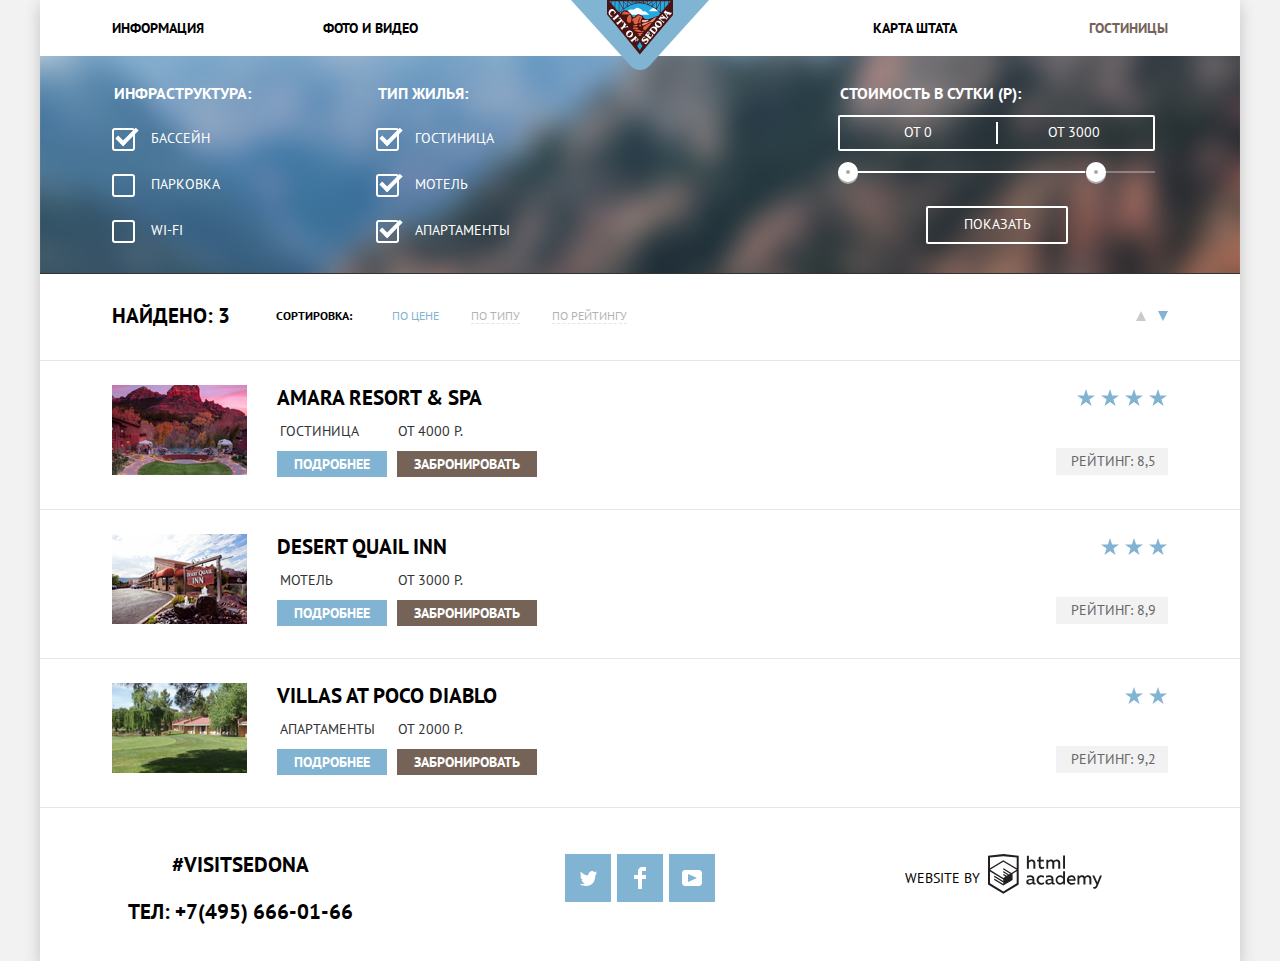
==== commit 8751c092: "Add decoration" ====
--- a/hotels.html
+++ b/hotels.html
@@ -42,12 +42,12 @@
                 </li>
                 <li>
                   <input class="visually-hidden filter-input filter-input-checkbox" type="checkbox" name="parking"
-                    id="filter-parking" checked="">
+                    id="filter-parking">
                   <label class="filter__name" for="filter-parking">Парковка</label>
                 </li>
                 <li>
                   <input class="visually-hidden filter-input filter-input-checkbox" type="checkbox" name="wifi"
-                    id="filter-wifi" checked="">
+                    id="filter-wifi">
                   <label class="filter__name" for="filter-wifi">Wi-Fi</label>
                 </li>
               </ul>
@@ -76,19 +76,19 @@
               <legend class="filter__title">Стоимость в сутки (Р):</legend>
               <div class="filter__range-price">
                 <div class="filter__value">
-                  <span class="visually-hidden">От</span>
-                  <input class="min-price" type="text" name="min-cost" value="0" placeholder="От 0" aria-label="Минималная цена товра">
-                  <span class="visually-hidden">До</span>
-                  <input class="max-price" type="text" name="max-cost" value="3000" placeholder="От 3000" aria-label="Максимальная цена товра">
+                  <label class="visually-hidden" for="min-price-value">От</label>
+                  <input class="min-price" id="min-price-value" type="number" name="min-cost" placeholder="От 0" aria-label="Минималная цена товра">
+                  <label class="visually-hidden" for="max-price-value">До</label>
+                  <input class="max-price" id="max-price-value" type="number" name="max-cost" placeholder="От 3000" aria-label="Максимальная цена товра">
                 </div>
                 <div class="filter__range-controls">
                   <div class="filter__scale">
                     <div class="filter__bar"></div>
                   </div>
-                  <div class="filter__toggle filter__togglel--min">
+                  <div class="filter__toggle filter__togglel--min" tabindex="0">
                     <span class="visually-hidden">Фильтр выбора миимальной цены</span>
                   </div>
-                  <div class="filter__togglefilter__ togglel--max">
+                  <div class="filter__toggle filter__togglel--max" tabindex="0">
                     <span class="visually-hidden">Фильтр выбора максимальной цены</span>
                   </div>
                 </div>
@@ -128,7 +128,7 @@
                 <h3 class="hotel__title"><a class="hotel__link" href="#">Amara Resort & Spa</a></h3>
                 <table class="hotel__price">
                   <tr>
-                    <td>Гостиница</td>
+                    <td class="hotel__type">Гостиница</td>
                     <td>От 4000 Р.</td>
                   </tr>
                 </table>
@@ -137,8 +137,7 @@
                   <a class="button button--brown" href="">Забронировать</a>
                 </div>
               </div>
-              <div class="hotel__rating">
-                <div class="hotel__rating-star"></div>
+              <div class="hotel__rating hotel__rating--four">
                 <span class="hotel__rating-number">Рейтинг: 8,5</span>
               </div>
             </div>
@@ -150,7 +149,7 @@
                 <h3 class="hotel__title"><a class="hotel__link" href="#">Desert Quail Inn</a></h3>
                 <table class="hotel__price">
                   <tr>
-                    <td>Мотель</td>
+                    <td class="hotel__type">Мотель</td>
                     <td>От 3000 Р.</td>
                   </tr>
                 </table>
@@ -159,8 +158,7 @@
                   <a class="button button--brown" href="">Забронировать</a>
                 </div>
               </div>
-              <div class="hotel__rating">
-                <div class="hotel__rating-star"></div>
+              <div class="hotel__rating hotel__rating--three">
                 <span class="hotel__rating-number">Рейтинг: 8,9</span>
               </div>
             </div>
@@ -173,7 +171,7 @@
                 <h3 class="hotel__title"><a class="hotel__link" href="#">Villas at Poco Diablo</a></h3>
                 <table class="hotel__price">
                   <tr>
-                    <td>Апартаменты</td>
+                    <td class="hotel__type">Апартаменты</td>
                     <td>От 2000 Р.</td>
                   </tr>
                 </table>
@@ -182,8 +180,7 @@
                   <a class="button button--brown" href="">Забронировать</a>
                 </div>
               </div>
-              <div class="hotel__rating">
-                <div class="hotel__rating-star"></div>
+              <div class="hotel__rating hotel__rating--two">
                 <span class="hotel__rating-number">Рейтинг: 9,2</span>
               </div>
             </div>
@@ -199,7 +196,7 @@
       <ul class="social__list">
         <li class="social__item">
           <a href="#" class="social__link">
-            <span class="visually-hidden">Sedona at Twiiter</span>
+            <span class="visually-hidden">Sedona on Twitter</span>
             <svg width="17" height="16" viewBox="0 0 17 16" fill="none" xmlns="http://www.w3.org/2000/svg">
               <path d="M10.95 1.14409C12.635 0.648089 13.934 1.41409 14.527 2.32309C15.2 2.09209 15.858 1.84209 16.538 1.61509C16.5249 2.30145 16.2117 2.94761 15.681 3.38309C16.366 3.55309 16.985 2.89209 16.985 2.89209C16.816 3.89209 15.979 4.68009 15.422 4.91609C15.191 11.6661 12.247 16.1331 5.34498 15.9981H4.89898C4.48898 15.9981 0.734977 15.5381 0.000976562 14.1111C2.27198 14.3071 3.89398 13.6891 4.69398 12.9341C3.73398 12.6341 2.01498 12.4571 1.71498 9.98409C2.06398 10.0901 2.27898 10.2121 2.90498 10.1031C1.70498 9.24709 0.373977 8.53009 0.447977 6.33009C0.732977 6.65809 1.51498 6.86609 1.78798 6.80209C1.08498 6.56109 -0.182023 3.44209 0.893977 1.85009C2.71198 3.70409 4.62898 5.45609 8.04598 5.62309C8.25398 3.33009 9.18298 1.79309 10.95 1.14409Z" fill="white"/>
             </svg>
@@ -207,7 +204,7 @@
         </li>
         <li class="social__item">
           <a href="#" class="social__link">
-            <span class="visually-hidden">Sedona at Facebook</span>
+            <span class="visually-hidden">Sedona on Facebook</span>
             <svg width="12" height="22" viewBox="0 0 12 22" fill="none" xmlns="http://www.w3.org/2000/svg">
               <path d="M12 4V0H8C5.79086 0 4 1.79086 4 4V8H0V12H4V22H8V12H12V8H8V4H12Z" fill="white"/>
             </svg>
@@ -215,7 +212,7 @@
         </li>
         <li class="social__item">
           <a href="#" class="social__link">
-            <span class="visually-hidden">Sedona at Youtube</span>
+            <span class="visually-hidden">Sedona on Youtube</span>
             <svg width="20" height="16" viewBox="0 0 20 16" fill="none" xmlns="http://www.w3.org/2000/svg">
               <path fill-rule="evenodd" clip-rule="evenodd" d="M3 0H17C18.65 0 20 1.35 20 3V13C20 14.65 18.65 16 17 16H3C1.35 16 0 14.65 0 13V3C0 1.35 1.35 0 3 0ZM6.027 4.002V11.998L15.014 8L6.027 4.002Z" fill="white"/>
             </svg>
--- a/css/style.css
+++ b/css/style.css
@@ -1,3 +1,10 @@
+*,
+*::before,
+*::after {
+    -webkit-box-sizing: border-box;
+            box-sizing: border-box;
+}
+
 :root {
     --basic-black: #000000;
     --basic-dark: #333333;
@@ -17,8 +24,12 @@
     --sort-grey: #CACACA;
     --boder-hotel-item: #e5e5e5;
     --copyright-link-grey: #BDBBBC;
-
-    --opacity-white: rgba(255, 255, 255, 0.3)
+    --toggle-grey: #ABABAB;
+
+    --opacity-white: rgba(255, 255, 255, 0.3);
+
+    --star-width: 19px;
+    --star-gap: 5px;
 }
 
 /* Global parametrs */
@@ -67,6 +78,10 @@
   height: 100%;
 }
 
+.page-wrapper--main {
+  position: relative;
+}
+
 .page-wrapper {
   width: 1200px;
   min-height: 100%;
@@ -156,8 +171,11 @@
 .hero {
   min-height: 509px;
   background-color: #90b6d1;
-  background-image: url("../img/background-photo.jpg");
+  background-image:
+    url("../img/bottom-frame.png"),
+    url("../img/background-photo.jpg");
   background-repeat: no-repeat;
+  background-position: bottom, center;
   text-align: center;
 }
 
@@ -264,8 +282,39 @@
 }
 
 .advantage__item {
+  position: relative;
   padding-top: 160px;
   padding-bottom: 82px;
+}
+
+.advantage__item::before {
+  content: "";
+  position: absolute;
+  left: 50%;
+  transform: translateX(-50%);
+  background-repeat: no-repeat;
+  background-position: 0 0;
+}
+
+.advantage__item--hotel::before {
+  top: 60px;
+  width: 75px;
+  height: 72px;
+  background-image: url("../img/icon-hotel.svg");
+}
+
+.advantage__item--food::before {
+  top: 60px;
+  width: 75px;
+  height: 72px;
+  background-image: url("../img/icon-food.svg");
+}
+
+.advantage__item--souvenirs::before {
+  top: 55px;
+  width: 64px;
+  height: 77px;
+  background-image: url("../img/icon-souvenirs.svg");
 }
 
 .advantage__title {
@@ -290,6 +339,16 @@
   padding-top: 58px;
   background-color: var(--basic-white);
   text-align: center;
+}
+
+.search__row input {
+  padding: 9px 0 8px 13px;
+  background-color: var(--basic-light-grey);
+  border: none;
+}
+
+.search__field--data {
+  width: 346px;
 }
 
 .search__title {
@@ -322,16 +381,120 @@
 }
 
 .search__row {
+  display: flex;
+  justify-content: space-between;
+  align-items: center;
   margin-bottom: 30px;
 }
 
-.search__row:last-child {
+.search__row--capacity {
+  display: flex;
+  justify-content: space-between;
   margin-bottom: 54px;
 }
 
-.search__row--capacity {
+.search__wrapper-date {
+  position: relative;
+}
+
+.search__button-calendar {
+  position: absolute;
+  top: 7px;
+  right: 9px;
+  width: 21px;
+  height: 23px;
+  padding: 0;
+  border: none;
+  cursor: pointer;
+}
+
+.search__alder,
+.search__child {
+  width: 226px;
   display: flex;
   justify-content: space-between;
+  align-items: center;
+}
+
+.search__child {
+  justify-content: flex-end;
+}
+
+.search__child .search__label {
+  margin-right: 27px;
+}
+
+.search__field--number {
+  width: 114px;
+}
+
+.search__label {
+  font-weight: bold;
+  color: var(--basic-black);
+}
+
+.search__field,
+.search__field::placeholder {
+  font-size: 14px;
+  line-height: 21px;
+  font-weight: bold;
+  text-transform: uppercase;
+  color: var(--basic-black);
+  opacity: 1;
+}
+
+.search__row .search__field--number {
+  padding-left: 38px;
+  padding-right: 38px;
+  text-align: center;
+  -moz-appearance: textfield;
+}
+
+.search__field--number::-webkit-outer-spin-button,
+.search__field--number::-webkit-inner-spin-button {
+  -webkit-appearance: none;
+  margin: 0;
+}
+
+.search__wpapper-capacity {
+  position: relative;
+}
+
+.search__button-capacity {
+  position: absolute;
+  top: 0;
+  width: 38px;
+  height: 38px;
+  border: none;
+  background: transparent;
+  cursor: pointer;
+}
+
+.search__button--minus:hover rect,
+.search__button--plus:hover path {
+  fill: var(--basic-black);
+}
+
+
+.search__button--minus:active rect,
+.search__button--plus:active path {
+  fill: var(--basic-blue);
+}
+
+.search__button--minus {
+  left: 0px;
+  padding-bottom: 8px;
+}
+
+.search__button--plus {
+  right: 0;
+}
+
+.button--submit {
+  padding-left: 192px;
+  padding-right: 193px;
+  padding-top: 16px;
+  padding-bottom: 16px;
 }
 
 .button {
@@ -341,6 +504,19 @@
   cursor: pointer;
 }
 
+.search__button-calendar:hover path {
+  fill: var(--basic-black);
+}
+
+.search__button-calendar:active path {
+  fill: var(--basic-blue);
+}
+
+.button--search {
+  display: inline-block;
+  padding: 30px 140px;
+}
+
 .button--search,
 .button--submit {
   font-size: 21px;
@@ -381,6 +557,15 @@
   grid-template-columns: repeat(3, 1fr);
   padding-top: 23px;
   padding-bottom: 36px;
+  background-color: var(--basic-white);
+}
+
+.footer--main-page {
+  position: absolute;
+  left: 0;
+  right: 0;
+  bottom: 0;
+  opacity: 0.9;
 }
 
 .contacts {
@@ -412,6 +597,7 @@
   display: flex;
   justify-content: center;
   align-items: center;
+  flex-wrap: wrap;
   margin: 0;
   padding: 0;
   list-style: none;
@@ -472,11 +658,100 @@
   display: grid;
   grid-template-columns: auto auto 1fr;
   padding-top: 27px;
-  padding-bottom: 32px;
+  padding-bottom: 30px;
+}
+
+.filter__range-controls {
+  position: relative;
+  margin-bottom: 33px;
+}
+
+.filter__range-price {
+  width: 317px;
+  text-align: center;
+}
+
+.filter__scale {
+  height: 2px;
+  margin-top: 20px;
+  background-color: var(--opacity-white);
+}
+
+.filter__toggle {
+  position: absolute;
+  top: -9px;
+  left: 0;
+  width: 20px;
+  height: 20px;
+  border: 8px solid var(--basic-white);
+  background-color: var(--toggle-grey);
+  border-radius: 50%;
+  box-shadow: 0 2px 0 var(--toggle-grey);
+  cursor: pointer;
+}
+
+.filter__togglel--max {
+  left: 248px;
+}
+
+.filter__toggle:hover {
+  transform: scale(1.2);
+}
+
+.filter__bar {
+  height: 2px;
+  width: 78%;
+  background-color: var(--basic-white);
 }
 
 .filter__field--price {
   justify-self: end;
+}
+
+.filter__value {
+  position: relative;
+  border: 2px solid var(--basic-white);
+  border-radius: 2px;
+}
+
+.filter__value::before {
+  content: "";
+  position: absolute;
+  width: 2px;
+  height: 22px;
+  top: 50%;
+  left: 50%;
+  background-color: var(--basic-white);
+  transform: translate(-50%, -50%);
+}
+
+.filter__value input {
+  width: 156px;
+  padding-top: 5px;
+  padding-bottom: 6px;
+  background: transparent;
+  border: none;
+}
+
+.filter__value input,
+.filter__value input::placeholder {
+  font-family: "PT Sans", sans-serif;
+  font-size: 14px;
+  line-height: 21px;
+  text-transform: uppercase;
+  color: var(--basic-white);
+  text-align: center;
+  opacity: 1;
+}
+
+.filter__value input {
+  -moz-appearance: textfield;
+}
+
+.filter__value input::-webkit-outer-spin-button,
+.filter__value input::-webkit-inner-spin-button {
+  -webkit-appearance: none;
+  margin: 0;
 }
 
 .filter__field {
@@ -492,10 +767,15 @@
 }
 
 .filter__title {
+  margin-bottom: 24px;
   font-size: 16px;
   font-weight: bold;
 }
 
+.filter__field--price .filter__title {
+  margin-bottom: 11px;
+}
+
 .filter__list {
   margin: 0;
   padding: 0;
@@ -503,16 +783,63 @@
 }
 
 .filter__button {
+  padding: 6px 35px 7px 36px;
   font: inherit;
   background: transparent;
   border: 2px solid currentColor;
   border-radius: 2px;
   text-transform: uppercase;
   color: var(--basic-white);
+  cursor: pointer;
+}
+
+.filter__button:hover {
+  background: var(--basic-white);
+  color: var(--basic-black);
 }
 
 .filter__value {
   display: flex;
+}
+
+.filter__list li {
+  margin-bottom: 25px;
+  padding-left: 39px;
+}
+
+.filter__list li:last-child {
+  margin-bottom: 0;
+}
+
+.filter__name {
+  position: relative;
+  display: block;
+  cursor: pointer;
+  user-select: none;
+}
+
+.filter__name::before {
+  content: "";
+  position: absolute;
+  top: 0;
+  left: -39px;
+  width: 23px;
+  height: 23px;
+  border: 2px solid var(--basic-white);
+  border-radius: 3px;;
+}
+
+.filter-input-checkbox:checked + .filter__name::after {
+  content: "";
+  position: absolute;
+  top: 1px;
+  left: -35px;
+  width: 22px;
+  height: 11px;
+  border: 4px solid var(--basic-white);
+  border-top-style: none;
+  border-right-style: none;
+  transform: rotate(-45deg);
 }
 
 .sort {
@@ -520,6 +847,7 @@
   padding-bottom: 31px;
   font-size: 12px;
   line-height: 18px;
+  background-color: var(--basic-white);
   color: var(--basic-black);
 }
 
@@ -620,6 +948,10 @@
   border-top-color: var(--basic-blue);
 }
 
+.hotels {
+  background-color: var(--basic-white);
+}
+
 .hotels__list {
   margin: 0;
   padding: 0;
@@ -676,6 +1008,7 @@
 
 .hotel__action .button {
   margin-right: 6px;
+  padding: 4px 17px;
 }
 
 .hotel__action .button:last-child {
@@ -683,26 +1016,44 @@
 }
 
 .hotel__rating {
+  position: relative;
   margin-top: auto;
   margin-left: auto;
 }
 
+.hotel__rating::before {
+  content: "";
+  position: absolute;
+  top: -59px;
+  right: 0;
+  height: 17px;
+}
+
+.hotel__rating--four::before {
+  width: calc(var(--star-width) * 4 + var(--star-gap) * 3);
+  background-image: url(../img/icon-star.svg);
+  background-repeat:space;
+}
+
+.hotel__rating--three::before {
+  width: calc(var(--star-width) * 3 + var(--star-gap) * 2);
+  background-image: url(../img/icon-star.svg);
+  background-repeat:space;
+}
+
+.hotel__rating--two::before {
+  width: calc(var(--star-width) * 2 + var(--star-gap) * 1);
+  background-image: url(../img/icon-star.svg);
+  background-repeat:space;
+}
+
 .hotel__rating-number {
+  display: block;
+  padding: 3px 12px 3px 15px;
   background-color: var(--basic-light-grey);
   color: var(--basic-darken-grey);
 }
 
-.search__label {
-  font-weight: bold;
-  color: var(--basic-black);
-}
-
-.search__field,
-.search__field::placeholder {
-  font-size: 14px;
-  line-height: 21px;
-  font-weight: bold;
-  text-transform: uppercase;
-  color: var(--basic-black);
-  opacity: 1;
-}
+.hotel__type {
+  width: 116px;
+}
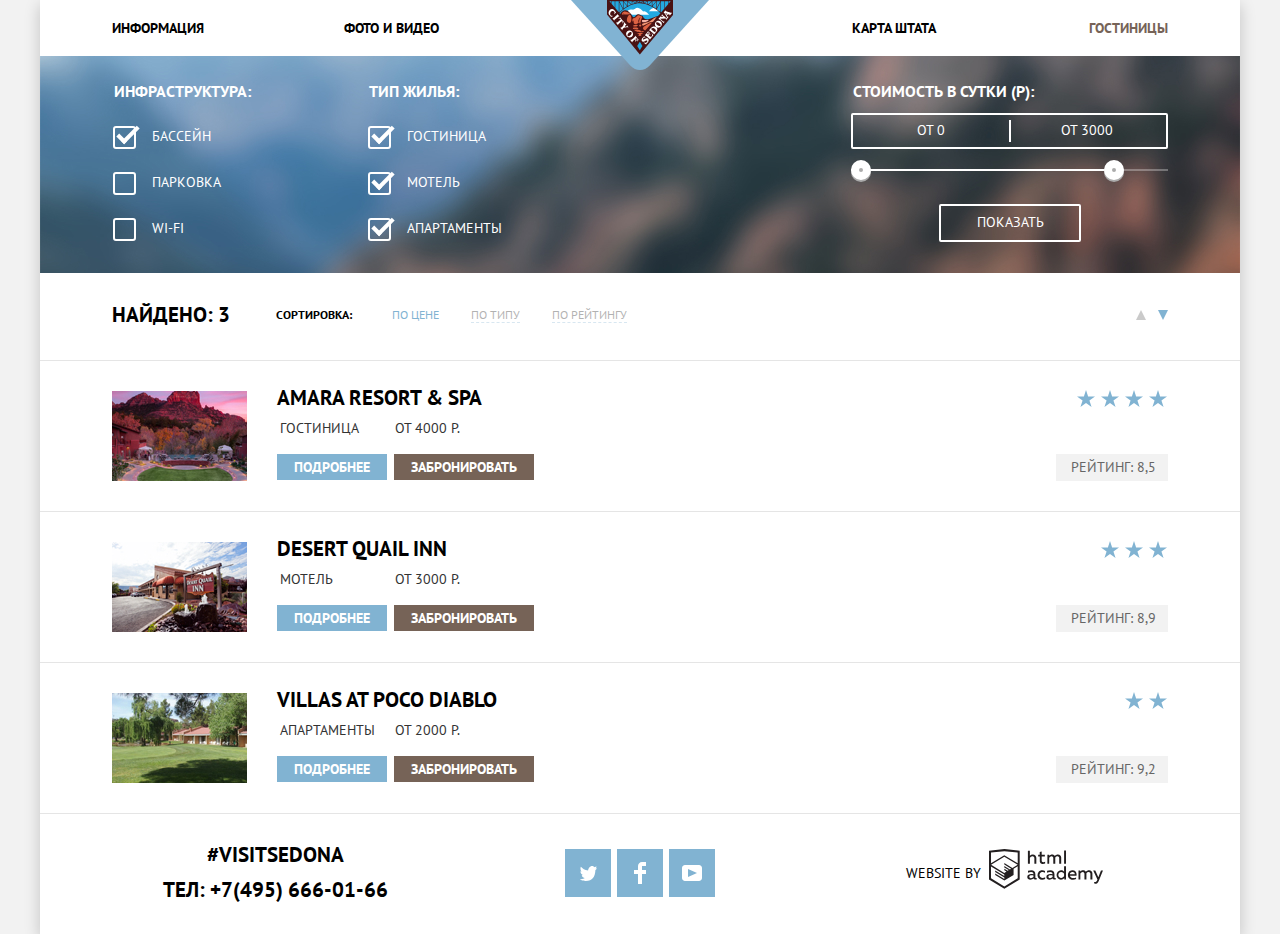
==== commit 3966bda9: "Finish hotel page" ====
--- a/hotels.html
+++ b/hotels.html
@@ -189,43 +189,45 @@
       </section>
     </main>
     <footer class="footer">
-      <div class="contacts">
-        <p>#visitSEDONA</p>
-        <a class="contact__phone" href="tel:+74956660166">ТЕЛ: +7(495) 666-01-66</a>
-      </div>
-      <ul class="social__list">
-        <li class="social__item">
-          <a href="#" class="social__link">
-            <span class="visually-hidden">Sedona on Twitter</span>
-            <svg width="17" height="16" viewBox="0 0 17 16" fill="none" xmlns="http://www.w3.org/2000/svg">
-              <path d="M10.95 1.14409C12.635 0.648089 13.934 1.41409 14.527 2.32309C15.2 2.09209 15.858 1.84209 16.538 1.61509C16.5249 2.30145 16.2117 2.94761 15.681 3.38309C16.366 3.55309 16.985 2.89209 16.985 2.89209C16.816 3.89209 15.979 4.68009 15.422 4.91609C15.191 11.6661 12.247 16.1331 5.34498 15.9981H4.89898C4.48898 15.9981 0.734977 15.5381 0.000976562 14.1111C2.27198 14.3071 3.89398 13.6891 4.69398 12.9341C3.73398 12.6341 2.01498 12.4571 1.71498 9.98409C2.06398 10.0901 2.27898 10.2121 2.90498 10.1031C1.70498 9.24709 0.373977 8.53009 0.447977 6.33009C0.732977 6.65809 1.51498 6.86609 1.78798 6.80209C1.08498 6.56109 -0.182023 3.44209 0.893977 1.85009C2.71198 3.70409 4.62898 5.45609 8.04598 5.62309C8.25398 3.33009 9.18298 1.79309 10.95 1.14409Z" fill="white"/>
+      <div class="inner-wrapper">
+        <div class="contacts">
+          <p class="contacts_soc-tag">#visitSEDONA</p>
+          <a class="contact__phone" href="tel:+74956660166">ТЕЛ: +7(495) 666-01-66</a>
+        </div>
+        <ul class="social__list">
+          <li class="social__item">
+            <a href="#" class="social__link">
+              <span class="visually-hidden">Sedona on Twitter</span>
+              <svg width="17" height="16" viewBox="0 0 17 16" fill="none" xmlns="http://www.w3.org/2000/svg">
+                <path d="M10.95 1.14409C12.635 0.648089 13.934 1.41409 14.527 2.32309C15.2 2.09209 15.858 1.84209 16.538 1.61509C16.5249 2.30145 16.2117 2.94761 15.681 3.38309C16.366 3.55309 16.985 2.89209 16.985 2.89209C16.816 3.89209 15.979 4.68009 15.422 4.91609C15.191 11.6661 12.247 16.1331 5.34498 15.9981H4.89898C4.48898 15.9981 0.734977 15.5381 0.000976562 14.1111C2.27198 14.3071 3.89398 13.6891 4.69398 12.9341C3.73398 12.6341 2.01498 12.4571 1.71498 9.98409C2.06398 10.0901 2.27898 10.2121 2.90498 10.1031C1.70498 9.24709 0.373977 8.53009 0.447977 6.33009C0.732977 6.65809 1.51498 6.86609 1.78798 6.80209C1.08498 6.56109 -0.182023 3.44209 0.893977 1.85009C2.71198 3.70409 4.62898 5.45609 8.04598 5.62309C8.25398 3.33009 9.18298 1.79309 10.95 1.14409Z" fill="white"/>
+              </svg>
+            </a>
+          </li>
+          <li class="social__item">
+            <a href="#" class="social__link">
+              <span class="visually-hidden">Sedona on Facebook</span>
+              <svg width="12" height="22" viewBox="0 0 12 22" fill="none" xmlns="http://www.w3.org/2000/svg">
+                <path d="M12 4V0H8C5.79086 0 4 1.79086 4 4V8H0V12H4V22H8V12H12V8H8V4H12Z" fill="white"/>
+              </svg>
+            </a>
+          </li>
+          <li class="social__item">
+            <a href="#" class="social__link">
+              <span class="visually-hidden">Sedona on Youtube</span>
+              <svg width="20" height="16" viewBox="0 0 20 16" fill="none" xmlns="http://www.w3.org/2000/svg">
+                <path fill-rule="evenodd" clip-rule="evenodd" d="M3 0H17C18.65 0 20 1.35 20 3V13C20 14.65 18.65 16 17 16H3C1.35 16 0 14.65 0 13V3C0 1.35 1.35 0 3 0ZM6.027 4.002V11.998L15.014 8L6.027 4.002Z" fill="white"/>
+              </svg>
+            </a>
+          </li>
+        </ul>
+        <div class="copyright">
+          <span class="copyright__text">Website by</span>
+          <a class="copyright__link" href="https://htmlacademy.ru">
+            <svg width="114" height="40" viewBox="0 0 114 40" fill="none" xmlns="http://www.w3.org/2000/svg">
+              <path fill-rule="evenodd" clip-rule="evenodd" d="M15.5197 0.057373H15.3509L0 1.71895V30.4945L15.3509 39.8382L30.7018 30.4945V1.71895L15.5197 0.057373ZM77.0183 1.62185H75.0876V14.7311H77.0183V1.62185ZM40.8619 1.63264V6.76843C41.6131 5.9864 42.6386 5.5436 43.7105 5.53843C44.6823 5.47908 45.6329 5.84495 46.3253 6.54479C47.0177 7.24462 47.3866 8.21244 47.3399 9.20685V14.7634H45.367V9.46579C45.4231 8.94897 45.2754 8.43059 44.9566 8.02553C44.6377 7.62047 44.174 7.36218 43.6683 7.3079H43.3518C42.3456 7.36979 41.4321 7.9295 40.9041 8.80764V14.7634H38.8995V1.63264H40.8619ZM77.0183 30.4837H75.2775V29.0595C74.4828 30.1353 73.23 30.7538 71.9119 30.7211C69.4751 30.5528 67.5825 28.4822 67.5825 25.9845C67.5825 23.4867 69.4751 21.4162 71.9119 21.2479C73.1195 21.2052 74.2818 21.7203 75.0771 22.6505V17.3205H77.0183V30.4837ZM47.0656 29.0595C47.263 29.0515 47.4583 29.0152 47.6459 28.9516V30.3866C47.2482 30.5404 46.826 30.6172 46.4009 30.6132C45.6482 30.6769 44.9394 30.2429 44.639 29.5342C43.7036 30.31 42.5302 30.7227 41.3261 30.6995C39.733 30.6995 38.256 29.804 38.256 27.9482C38.256 25.65 40.3661 24.9379 42.1702 24.9379C42.9402 24.9505 43.707 25.0408 44.4596 25.2076V24.884C44.4596 23.805 43.6578 22.9742 42.1491 22.9742C41.0585 22.9764 39.9804 23.2116 38.9839 23.6647V21.8305C40.0678 21.451 41.204 21.2506 42.3495 21.2371C44.8394 21.2371 46.3693 22.4455 46.3693 25.1753V28.4121C46.3546 28.5668 46.401 28.721 46.4981 28.8406C46.5951 28.9601 46.7349 29.035 46.8862 29.0487H47.0656V29.0595ZM40.2711 27.8403C40.298 28.229 40.4761 28.5905 40.7655 28.844C41.055 29.0974 41.4317 29.2217 41.8115 29.189H41.9275C42.8819 29.1906 43.7973 28.8022 44.4702 28.11V26.5779C43.842 26.4414 43.2026 26.3655 42.5605 26.3513C41.5055 26.3513 40.2817 26.7074 40.2817 27.8403H40.2711ZM56.0229 21.9384C55.1962 21.4632 54.2596 21.2246 53.3115 21.2479H52.9422C51.7332 21.2873 50.5891 21.8166 49.7619 22.7192C48.9347 23.6218 48.4923 24.8236 48.5321 26.06V26.5024C48.6957 29.0004 50.805 30.8921 53.2482 30.7318C54.2519 30.7555 55.2477 30.5452 56.1601 30.1168V28.2718C55.3769 28.7215 54.4945 28.9591 53.5963 28.9624C52.5199 29.0288 51.4963 28.4793 50.9385 27.5356C50.3806 26.5918 50.3806 25.4095 50.9385 24.4658C51.4963 23.522 52.5199 22.9725 53.5963 23.039C54.461 23.0357 55.3066 23.2989 56.0229 23.7942V21.9384ZM66.1514 29.0595C66.3488 29.0515 66.5441 29.0152 66.7317 28.9516V30.3866C66.334 30.5404 65.9118 30.6172 65.4867 30.6132C64.734 30.6769 64.0252 30.2429 63.7248 29.5342C62.7894 30.31 61.616 30.7227 60.4119 30.6995C58.8188 30.6995 57.3417 29.804 57.3417 27.9482C57.3417 25.65 59.4518 24.9379 61.256 24.9379C62.0259 24.9505 62.7928 25.0408 63.5454 25.2076V24.884C63.5454 23.805 62.7436 22.9742 61.2349 22.9742C60.1443 22.9764 59.0662 23.2116 58.0697 23.6647V21.8305C59.1536 21.451 60.2897 21.2506 61.4353 21.2371C63.9252 21.2371 65.455 22.4455 65.455 25.1753V28.4121C65.4404 28.5668 65.4868 28.721 65.5838 28.8406C65.6809 28.9601 65.8207 29.035 65.972 29.0487H66.1514V29.0595ZM59.855 28.8481C59.5632 28.5943 59.3837 28.2311 59.3569 27.8403H59.378C59.378 26.7074 60.5385 26.3513 61.6569 26.3513C62.299 26.3655 62.9383 26.4414 63.5665 26.5779V28.11C62.8937 28.8022 61.9782 29.1906 61.0239 29.189H60.9078C60.5263 29.2247 60.1469 29.1019 59.855 28.8481ZM69.3271 25.9305C69.3271 24.2859 70.6308 22.9526 72.239 22.9526L72.2601 23.0066C73.4742 23.0066 74.5742 23.7382 75.0665 24.8732V27.0311C74.5856 28.1871 73.4673 28.9296 72.239 28.9084C70.6308 28.9084 69.3271 27.5752 69.3271 25.9305ZM83.3486 21.2479C86.8408 21.2479 88.0541 24.1395 87.4844 26.7397H80.922C81.1436 28.3582 82.6839 29.0163 84.2876 29.0163C85.2509 29.0196 86.2027 28.8021 87.0729 28.3797V30.1061C86.0736 30.5421 84.9939 30.7519 83.9078 30.7211C81.2385 30.7211 78.8963 29.189 78.8963 25.9521C78.8362 24.7502 79.2482 23.5736 80.0408 22.6841C80.8334 21.7945 81.9408 21.2658 83.1165 21.2155H83.3486V21.2479ZM80.8693 25.1753C80.9704 23.8237 82.1216 22.8104 83.4436 22.9095H83.4858C84.1064 22.8531 84.7196 23.08 85.1612 23.5295C85.6028 23.979 85.8275 24.6051 85.7752 25.24H80.8693V25.1753ZM89.489 30.4621V21.4961H91.2298V22.575C91.9777 21.7197 93.041 21.2229 94.1628 21.2047C95.2951 21.1328 96.3712 21.7163 96.9482 22.7153C97.7407 21.8335 98.8477 21.3161 100.018 21.2803C100.952 21.2327 101.859 21.6011 102.507 22.2901C103.154 22.9792 103.478 23.9213 103.394 24.8732V30.4837H101.39V24.9271C101.437 24.4734 101.306 24.0191 101.024 23.6647C100.743 23.3104 100.336 23.0852 99.8917 23.039H99.6174C98.7512 23.0941 97.9525 23.536 97.4335 24.2474V30.4837H95.4289V24.9271C95.4728 24.47 95.3357 24.0139 95.0481 23.6611C94.7606 23.3082 94.3467 23.088 93.8991 23.0497H93.6881C92.7466 23.1344 91.8915 23.6449 91.3564 24.4416V30.5161H89.5312L89.489 30.4621ZM113.977 21.4745H111.972L109.324 28.2718L106.306 21.4853H104.196L108.417 30.5484L108.237 31.0016C107.72 32.3611 107.003 33.0516 106.053 33.0516C105.75 33.0548 105.447 33.0112 105.156 32.9221V34.6161C105.536 34.7125 105.926 34.7632 106.317 34.7671C107.646 34.7671 108.902 34.0226 109.851 31.6813L113.977 21.4745ZM52.689 5.78658V2.54974L50.7266 3.01369V5.73264H49.144V7.49132H50.7899V11.9905C50.7231 12.817 51.0244 13.6301 51.61 14.2038C52.1955 14.7775 53.0028 15.0505 53.8073 14.9468C54.5996 14.9535 55.3875 14.8259 56.139 14.5692V12.8429C55.5727 13.0781 54.9672 13.199 54.356 13.199C53.2165 13.199 52.689 12.8105 52.689 11.6237V7.5129H55.8541V5.78658H52.689ZM58.3862 14.7526V5.75421H60.1376V6.83316C60.8811 5.97655 61.9403 5.476 63.0601 5.45211C64.1624 5.38099 65.2146 5.93142 65.8032 6.88711C66.5958 6.00534 67.7028 5.48794 68.8734 5.45211C69.8138 5.41462 70.7233 5.79859 71.364 6.50353C72.0046 7.20846 72.3126 8.16418 72.2073 9.12053V14.7418H70.2028V9.18527C70.2499 8.73151 70.1184 8.27721 69.8373 7.92287C69.5561 7.56853 69.1485 7.34334 68.7046 7.29711H68.4619C67.5957 7.35228 66.797 7.7942 66.278 8.50553V14.7418H64.2734V9.18527C64.3206 8.73151 64.1891 8.27721 63.9079 7.92287C63.6268 7.56853 63.2191 7.34334 62.7752 7.29711H62.5326C61.5911 7.38181 60.736 7.89229 60.2009 8.68895V14.7634H58.3862V14.7526ZM28.6972 29.3033L28.7078 29.2968L28.6972 29.3184V29.3033ZM28.6972 17.3205V29.3033L15.3509 37.4321L2.00459 29.3184V17.5147L15.2876 25.6068V27.0311L6.18257 21.5284V22.9418L15.3404 28.5632V30.0629L6.19312 24.4955V25.9521L15.3509 31.5734L24.5826 25.9197V19.8129L28.6972 17.3205ZM28.7078 15.7776L25.0362 17.9355L23.3482 19.0145L15.3087 14.0837V15.4971L22.156 19.7266L22.0083 19.8237L20.9532 20.4063L15.2876 16.9537V18.3995L19.761 21.1184L18.706 21.8413L15.3298 19.7913V21.2047L17.5454 22.5426L15.2982 23.9021L2.11009 15.864L15.3087 7.72869L28.7078 15.7776ZM15.2876 6.27211L28.7078 14.3534V3.56395L15.3615 2.12895L2.01514 3.56395V14.3534L15.2876 6.27211Z" fill="#231F20"/>
             </svg>
           </a>
-        </li>
-        <li class="social__item">
-          <a href="#" class="social__link">
-            <span class="visually-hidden">Sedona on Facebook</span>
-            <svg width="12" height="22" viewBox="0 0 12 22" fill="none" xmlns="http://www.w3.org/2000/svg">
-              <path d="M12 4V0H8C5.79086 0 4 1.79086 4 4V8H0V12H4V22H8V12H12V8H8V4H12Z" fill="white"/>
-            </svg>
-          </a>
-        </li>
-        <li class="social__item">
-          <a href="#" class="social__link">
-            <span class="visually-hidden">Sedona on Youtube</span>
-            <svg width="20" height="16" viewBox="0 0 20 16" fill="none" xmlns="http://www.w3.org/2000/svg">
-              <path fill-rule="evenodd" clip-rule="evenodd" d="M3 0H17C18.65 0 20 1.35 20 3V13C20 14.65 18.65 16 17 16H3C1.35 16 0 14.65 0 13V3C0 1.35 1.35 0 3 0ZM6.027 4.002V11.998L15.014 8L6.027 4.002Z" fill="white"/>
-            </svg>
-          </a>
-        </li>
-      </ul>
-      <div class="copyright">
-        <span class="copyright__text">Website by</span>
-        <a class="copyright__link" href="https://htmlacademy.ru">
-          <svg width="114" height="40" viewBox="0 0 114 40" fill="none" xmlns="http://www.w3.org/2000/svg">
-            <path fill-rule="evenodd" clip-rule="evenodd" d="M15.5197 0.057373H15.3509L0 1.71895V30.4945L15.3509 39.8382L30.7018 30.4945V1.71895L15.5197 0.057373ZM77.0183 1.62185H75.0876V14.7311H77.0183V1.62185ZM40.8619 1.63264V6.76843C41.6131 5.9864 42.6386 5.5436 43.7105 5.53843C44.6823 5.47908 45.6329 5.84495 46.3253 6.54479C47.0177 7.24462 47.3866 8.21244 47.3399 9.20685V14.7634H45.367V9.46579C45.4231 8.94897 45.2754 8.43059 44.9566 8.02553C44.6377 7.62047 44.174 7.36218 43.6683 7.3079H43.3518C42.3456 7.36979 41.4321 7.9295 40.9041 8.80764V14.7634H38.8995V1.63264H40.8619ZM77.0183 30.4837H75.2775V29.0595C74.4828 30.1353 73.23 30.7538 71.9119 30.7211C69.4751 30.5528 67.5825 28.4822 67.5825 25.9845C67.5825 23.4867 69.4751 21.4162 71.9119 21.2479C73.1195 21.2052 74.2818 21.7203 75.0771 22.6505V17.3205H77.0183V30.4837ZM47.0656 29.0595C47.263 29.0515 47.4583 29.0152 47.6459 28.9516V30.3866C47.2482 30.5404 46.826 30.6172 46.4009 30.6132C45.6482 30.6769 44.9394 30.2429 44.639 29.5342C43.7036 30.31 42.5302 30.7227 41.3261 30.6995C39.733 30.6995 38.256 29.804 38.256 27.9482C38.256 25.65 40.3661 24.9379 42.1702 24.9379C42.9402 24.9505 43.707 25.0408 44.4596 25.2076V24.884C44.4596 23.805 43.6578 22.9742 42.1491 22.9742C41.0585 22.9764 39.9804 23.2116 38.9839 23.6647V21.8305C40.0678 21.451 41.204 21.2506 42.3495 21.2371C44.8394 21.2371 46.3693 22.4455 46.3693 25.1753V28.4121C46.3546 28.5668 46.401 28.721 46.4981 28.8406C46.5951 28.9601 46.7349 29.035 46.8862 29.0487H47.0656V29.0595ZM40.2711 27.8403C40.298 28.229 40.4761 28.5905 40.7655 28.844C41.055 29.0974 41.4317 29.2217 41.8115 29.189H41.9275C42.8819 29.1906 43.7973 28.8022 44.4702 28.11V26.5779C43.842 26.4414 43.2026 26.3655 42.5605 26.3513C41.5055 26.3513 40.2817 26.7074 40.2817 27.8403H40.2711ZM56.0229 21.9384C55.1962 21.4632 54.2596 21.2246 53.3115 21.2479H52.9422C51.7332 21.2873 50.5891 21.8166 49.7619 22.7192C48.9347 23.6218 48.4923 24.8236 48.5321 26.06V26.5024C48.6957 29.0004 50.805 30.8921 53.2482 30.7318C54.2519 30.7555 55.2477 30.5452 56.1601 30.1168V28.2718C55.3769 28.7215 54.4945 28.9591 53.5963 28.9624C52.5199 29.0288 51.4963 28.4793 50.9385 27.5356C50.3806 26.5918 50.3806 25.4095 50.9385 24.4658C51.4963 23.522 52.5199 22.9725 53.5963 23.039C54.461 23.0357 55.3066 23.2989 56.0229 23.7942V21.9384ZM66.1514 29.0595C66.3488 29.0515 66.5441 29.0152 66.7317 28.9516V30.3866C66.334 30.5404 65.9118 30.6172 65.4867 30.6132C64.734 30.6769 64.0252 30.2429 63.7248 29.5342C62.7894 30.31 61.616 30.7227 60.4119 30.6995C58.8188 30.6995 57.3417 29.804 57.3417 27.9482C57.3417 25.65 59.4518 24.9379 61.256 24.9379C62.0259 24.9505 62.7928 25.0408 63.5454 25.2076V24.884C63.5454 23.805 62.7436 22.9742 61.2349 22.9742C60.1443 22.9764 59.0662 23.2116 58.0697 23.6647V21.8305C59.1536 21.451 60.2897 21.2506 61.4353 21.2371C63.9252 21.2371 65.455 22.4455 65.455 25.1753V28.4121C65.4404 28.5668 65.4868 28.721 65.5838 28.8406C65.6809 28.9601 65.8207 29.035 65.972 29.0487H66.1514V29.0595ZM59.855 28.8481C59.5632 28.5943 59.3837 28.2311 59.3569 27.8403H59.378C59.378 26.7074 60.5385 26.3513 61.6569 26.3513C62.299 26.3655 62.9383 26.4414 63.5665 26.5779V28.11C62.8937 28.8022 61.9782 29.1906 61.0239 29.189H60.9078C60.5263 29.2247 60.1469 29.1019 59.855 28.8481ZM69.3271 25.9305C69.3271 24.2859 70.6308 22.9526 72.239 22.9526L72.2601 23.0066C73.4742 23.0066 74.5742 23.7382 75.0665 24.8732V27.0311C74.5856 28.1871 73.4673 28.9296 72.239 28.9084C70.6308 28.9084 69.3271 27.5752 69.3271 25.9305ZM83.3486 21.2479C86.8408 21.2479 88.0541 24.1395 87.4844 26.7397H80.922C81.1436 28.3582 82.6839 29.0163 84.2876 29.0163C85.2509 29.0196 86.2027 28.8021 87.0729 28.3797V30.1061C86.0736 30.5421 84.9939 30.7519 83.9078 30.7211C81.2385 30.7211 78.8963 29.189 78.8963 25.9521C78.8362 24.7502 79.2482 23.5736 80.0408 22.6841C80.8334 21.7945 81.9408 21.2658 83.1165 21.2155H83.3486V21.2479ZM80.8693 25.1753C80.9704 23.8237 82.1216 22.8104 83.4436 22.9095H83.4858C84.1064 22.8531 84.7196 23.08 85.1612 23.5295C85.6028 23.979 85.8275 24.6051 85.7752 25.24H80.8693V25.1753ZM89.489 30.4621V21.4961H91.2298V22.575C91.9777 21.7197 93.041 21.2229 94.1628 21.2047C95.2951 21.1328 96.3712 21.7163 96.9482 22.7153C97.7407 21.8335 98.8477 21.3161 100.018 21.2803C100.952 21.2327 101.859 21.6011 102.507 22.2901C103.154 22.9792 103.478 23.9213 103.394 24.8732V30.4837H101.39V24.9271C101.437 24.4734 101.306 24.0191 101.024 23.6647C100.743 23.3104 100.336 23.0852 99.8917 23.039H99.6174C98.7512 23.0941 97.9525 23.536 97.4335 24.2474V30.4837H95.4289V24.9271C95.4728 24.47 95.3357 24.0139 95.0481 23.6611C94.7606 23.3082 94.3467 23.088 93.8991 23.0497H93.6881C92.7466 23.1344 91.8915 23.6449 91.3564 24.4416V30.5161H89.5312L89.489 30.4621ZM113.977 21.4745H111.972L109.324 28.2718L106.306 21.4853H104.196L108.417 30.5484L108.237 31.0016C107.72 32.3611 107.003 33.0516 106.053 33.0516C105.75 33.0548 105.447 33.0112 105.156 32.9221V34.6161C105.536 34.7125 105.926 34.7632 106.317 34.7671C107.646 34.7671 108.902 34.0226 109.851 31.6813L113.977 21.4745ZM52.689 5.78658V2.54974L50.7266 3.01369V5.73264H49.144V7.49132H50.7899V11.9905C50.7231 12.817 51.0244 13.6301 51.61 14.2038C52.1955 14.7775 53.0028 15.0505 53.8073 14.9468C54.5996 14.9535 55.3875 14.8259 56.139 14.5692V12.8429C55.5727 13.0781 54.9672 13.199 54.356 13.199C53.2165 13.199 52.689 12.8105 52.689 11.6237V7.5129H55.8541V5.78658H52.689ZM58.3862 14.7526V5.75421H60.1376V6.83316C60.8811 5.97655 61.9403 5.476 63.0601 5.45211C64.1624 5.38099 65.2146 5.93142 65.8032 6.88711C66.5958 6.00534 67.7028 5.48794 68.8734 5.45211C69.8138 5.41462 70.7233 5.79859 71.364 6.50353C72.0046 7.20846 72.3126 8.16418 72.2073 9.12053V14.7418H70.2028V9.18527C70.2499 8.73151 70.1184 8.27721 69.8373 7.92287C69.5561 7.56853 69.1485 7.34334 68.7046 7.29711H68.4619C67.5957 7.35228 66.797 7.7942 66.278 8.50553V14.7418H64.2734V9.18527C64.3206 8.73151 64.1891 8.27721 63.9079 7.92287C63.6268 7.56853 63.2191 7.34334 62.7752 7.29711H62.5326C61.5911 7.38181 60.736 7.89229 60.2009 8.68895V14.7634H58.3862V14.7526ZM28.6972 29.3033L28.7078 29.2968L28.6972 29.3184V29.3033ZM28.6972 17.3205V29.3033L15.3509 37.4321L2.00459 29.3184V17.5147L15.2876 25.6068V27.0311L6.18257 21.5284V22.9418L15.3404 28.5632V30.0629L6.19312 24.4955V25.9521L15.3509 31.5734L24.5826 25.9197V19.8129L28.6972 17.3205ZM28.7078 15.7776L25.0362 17.9355L23.3482 19.0145L15.3087 14.0837V15.4971L22.156 19.7266L22.0083 19.8237L20.9532 20.4063L15.2876 16.9537V18.3995L19.761 21.1184L18.706 21.8413L15.3298 19.7913V21.2047L17.5454 22.5426L15.2982 23.9021L2.11009 15.864L15.3087 7.72869L28.7078 15.7776ZM15.2876 6.27211L28.7078 14.3534V3.56395L15.3615 2.12895L2.01514 3.56395V14.3534L15.2876 6.27211Z" fill="#231F20"/>
-          </svg>
-        </a>
+        </div>
       </div>
     </footer>
   </div>
--- a/css/style.css
+++ b/css/style.css
@@ -8,10 +8,10 @@
 :root {
     --basic-black: #000000;
     --basic-dark: #333333;
-    --basic-white: #ffffff;
+    --basic-white: #FFFFFF;
     --basic-blue: #81B3D2;
-    --basic-grey: #eeeeee;
-    --basic-light-grey: #f2f2f2;
+    --basic-grey: #EEEEEE;
+    --basic-light-grey: #F2F2F2;
     --basic-dark-grey: #888888;
     --basic-darken-grey: #666666;
     --basic-brown: #766357;
@@ -22,9 +22,10 @@
     --active-blue: #5496BD;
 
     --sort-grey: #CACACA;
-    --boder-hotel-item: #e5e5e5;
+    --boder-grey-item: #E5E5E5;
     --copyright-link-grey: #BDBBBC;
     --toggle-grey: #ABABAB;
+    --input-hover-grey: #EBEBEB;
 
     --opacity-white: rgba(255, 255, 255, 0.3);
 
@@ -88,7 +89,8 @@
   margin: 0 auto;
   display: grid;
   grid-template-rows: auto 1fr auto;
-  box-shadow: 0px 5px 15px rgba(0, 1, 1, 0.2)
+  box-shadow: 0px 5px 15px rgba(0, 1, 1, 0.2);
+  background-color: var(--basic-white);
 }
 
 .inner-wrapper {
@@ -129,15 +131,15 @@
 }
 
 .main-nav__item {
-  width: 20%;
+  width: 22%;
 }
 
 .main-nav__item:nth-child(4n + 2) {
-  margin-right: 10%;
+  margin-right: 6%;
 }
 
 .main-nav__item:nth-child(4n + 3) {
-  margin-left: 10%;
+  margin-left: 6%;
   text-align: right;
 }
 
@@ -186,7 +188,7 @@
 /* Features */
 
 .features {
-  padding-top: 43px;
+  padding-top: 42px;
   background-color: var(--basic-white);
 }
 
@@ -201,7 +203,7 @@
 
 .feature__sub-slogan {
   margin: 0;
-  margin-bottom: 50px;
+  margin-bottom: 53px;
   line-height: 26px;
   text-align: center;
 }
@@ -242,13 +244,13 @@
 }
 
 .feature__descr {
-  padding-top: 47px;
-  padding-bottom: 54px;
+  padding-top: 48px;
+  padding-bottom: 52px;
 }
 
 .feature__title {
   margin: 0;
-  margin-bottom: 25px;
+  margin-bottom: 28px;
   font-size: 21px;
 }
 
@@ -263,12 +265,12 @@
 
 .feature__descr,
 .advantage__item {
-  padding-left: 51px;
-  padding-right: 51px;
+  padding-left: 49px;
+  padding-right: 49px;
 }
 
 .feature__item--grey {
-  padding: 47px 71px 54px;
+  padding: 46px 69px 54px;
 }
 
 /* Advantages */
@@ -284,7 +286,7 @@
 .advantage__item {
   position: relative;
   padding-top: 160px;
-  padding-bottom: 82px;
+  padding-bottom: 68px;
 }
 
 .advantage__item::before {
@@ -342,9 +344,18 @@
 }
 
 .search__row input {
-  padding: 9px 0 8px 13px;
+  padding: 8px 0 8px 13px;
   background-color: var(--basic-light-grey);
   border: none;
+}
+
+.search__row input:hover {
+  background-color: var(--input-hover-grey);
+}
+
+.search__row input:focus {
+  background-color: var(--basic-white);
+  outline: 2px solid var(--boder-grey-item);
 }
 
 .search__field--data {
@@ -363,7 +374,7 @@
 
 .search__text {
   margin: 0;
-  margin-bottom: 45px;
+  margin-bottom: 42px;
   line-height: 24px;
   text-align: center;
 }
@@ -390,7 +401,7 @@
 .search__row--capacity {
   display: flex;
   justify-content: space-between;
-  margin-bottom: 54px;
+  margin-bottom: 56px;
 }
 
 .search__wrapper-date {
@@ -550,13 +561,20 @@
   color: var(--opacity-white);
 }
 
+.map {
+  min-height: 594px;
+  background-image: url("../img/map.jpg");
+  background-position: 0 0;
+  background-repeat: no-repeat;
+}
+
 /* Footer */
 
-.footer {
+.footer .inner-wrapper {
   display: grid;
-  grid-template-columns: repeat(3, 1fr);
-  padding-top: 23px;
-  padding-bottom: 36px;
+  grid-template-columns: 327px 1fr 327px;
+  padding-top: 28px;
+  padding-bottom: 31px;
   background-color: var(--basic-white);
 }
 
@@ -657,8 +675,8 @@
 .filters {
   display: grid;
   grid-template-columns: auto auto 1fr;
-  padding-top: 27px;
-  padding-bottom: 30px;
+  padding-top: 25px;
+  padding-bottom: 31px;
 }
 
 .filter__range-controls {
@@ -667,7 +685,7 @@
 }
 
 .filter__range-price {
-  width: 317px;
+  width: 100%;
   text-align: center;
 }
 
@@ -691,7 +709,7 @@
 }
 
 .filter__togglel--max {
-  left: 248px;
+  left: 253px;
 }
 
 .filter__toggle:hover {
@@ -700,7 +718,7 @@
 
 .filter__bar {
   height: 2px;
-  width: 78%;
+  width: 80%;
   background-color: var(--basic-white);
 }
 
@@ -755,7 +773,7 @@
 }
 
 .filter__field {
-  width: 264px;
+  width: 255px;
   margin: 0;
   padding: 0;
   border: none;
@@ -763,7 +781,7 @@
 }
 
 .filter__field--price {
-  width: 330px;
+  width: 317px;
 }
 
 .filter__title {
@@ -804,7 +822,7 @@
 
 .filter__list li {
   margin-bottom: 25px;
-  padding-left: 39px;
+  padding-left: 40px;
 }
 
 .filter__list li:last-child {
@@ -844,7 +862,7 @@
 
 .sort {
   padding-top: 29px;
-  padding-bottom: 31px;
+  padding-bottom: 32px;
   font-size: 12px;
   line-height: 18px;
   background-color: var(--basic-white);
@@ -960,8 +978,8 @@
 
 .hotel__item {
   padding-top: 24px;
-  padding-bottom: 34px;
-  border-top: 1px solid var(--boder-hotel-item);
+  padding-bottom: 30px;
+  border-top: 1px solid var(--boder-grey-item);
 }
 
 .hotel__item .inner-wrapper {
@@ -969,10 +987,11 @@
 }
 
 .hotel__item:last-child {
-  border-bottom: 1px solid var(--boder-hotel-item);
+  border-bottom: 1px solid var(--boder-grey-item);
 }
 
 .hotel__image {
+  margin-top: 6px;
   margin-right: 30px;
 }
 
@@ -983,7 +1002,7 @@
 
 .hotel__title {
   margin: 0;
-  margin-bottom: 7px;
+  margin-bottom: 4px;
   font-size: 21px;
   line-height: 26px;
   color: var(--basic-black);
@@ -1003,11 +1022,11 @@
 }
 
 .hotel__action {
-  margin-top: auto;
+  margin-top: 15px;
 }
 
 .hotel__action .button {
-  margin-right: 6px;
+  margin-right: 3px;
   padding: 4px 17px;
 }
 
@@ -1024,7 +1043,7 @@
 .hotel__rating::before {
   content: "";
   position: absolute;
-  top: -59px;
+  top: -64px;
   right: 0;
   height: 17px;
 }
@@ -1055,5 +1074,5 @@
 }
 
 .hotel__type {
-  width: 116px;
-}
+  width: 113px;
+}
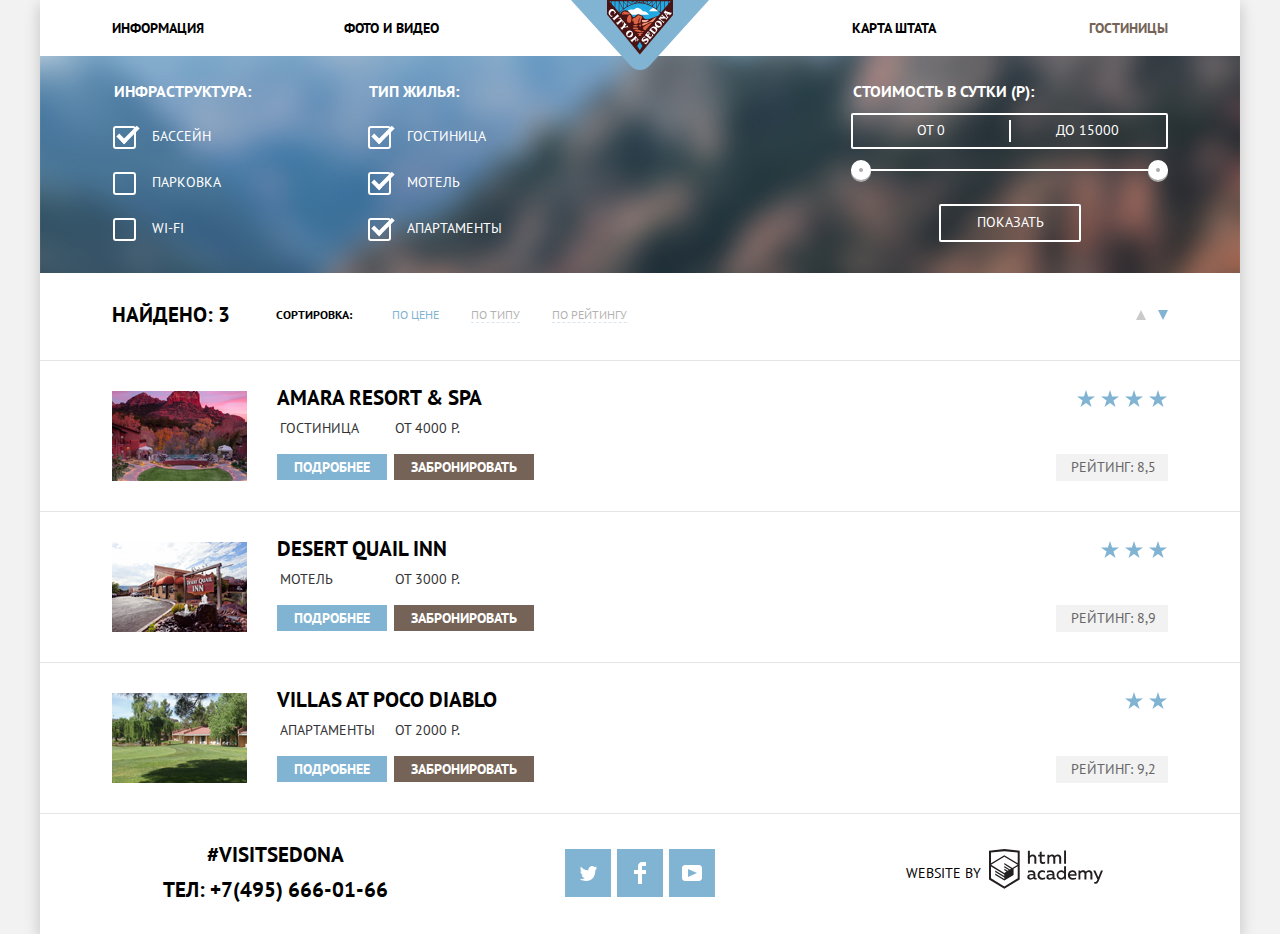
==== commit 48735a4d: "Implement range min max price slider(vanilla JS)" ====
--- a/hotels.html
+++ b/hotels.html
@@ -31,7 +31,7 @@
       <section class="hotels-search">
         <h2 class="visually-hidden">Фильтр выбора жилья</h2>
         <div class="inner-wrapper">
-          <form action="/" class="filters">
+          <form action="https://echo.htmlacademy.ru/" class="filters">
             <fieldset class="filter__field">
               <legend class="filter__title">Инфраструктура:</legend>
               <ul class="filter__list">
@@ -77,9 +77,9 @@
               <div class="filter__range-price">
                 <div class="filter__value">
                   <label class="visually-hidden" for="min-price-value">От</label>
-                  <input class="min-price" id="min-price-value" type="number" name="min-cost" placeholder="От 0" aria-label="Минималная цена товра">
+                  <input class="min-price" id="min-price-value" type="number" name="min-cost" placeholder="От 0" min="0" max="9999" aria-label="Минималная цена товра">
                   <label class="visually-hidden" for="max-price-value">До</label>
-                  <input class="max-price" id="max-price-value" type="number" name="max-cost" placeholder="От 3000" aria-label="Максимальная цена товра">
+                  <input class="max-price" id="max-price-value" type="number" name="max-cost" placeholder="До 15000" min="1" max="15000" aria-label="Максимальная цена товра">
                 </div>
                 <div class="filter__range-controls">
                   <div class="filter__scale">
@@ -231,6 +231,7 @@
       </div>
     </footer>
   </div>
+  <script src="js/main.js"></script>
 </body>
 
 </html>
--- a/css/style.css
+++ b/css/style.css
@@ -132,6 +132,8 @@
 
 .main-nav__item {
   width: 22%;
+  padding-top: 15px;
+  padding-bottom: 15px;
 }
 
 .main-nav__item:nth-child(4n + 2) {
@@ -148,10 +150,6 @@
 }
 
 .main-nav__link {
-  display: block;
-  width: 100%;
-  padding-top: 15px;
-  padding-bottom: 15px;
   color: var(--basic-black);
 }
 
@@ -188,8 +186,10 @@
 /* Features */
 
 .features {
+  position: relative;
   padding-top: 42px;
   background-color: var(--basic-white);
+  z-index: 2;
 }
 
 .feature__slogan {
@@ -341,6 +341,18 @@
   padding-top: 58px;
   background-color: var(--basic-white);
   text-align: center;
+  z-index: 1;
+}
+
+.search::before {
+  content: "";
+  position: absolute;
+  top: 0;
+  left: 0;
+  width: 100%;
+  height: 100%;
+  background-color: var(--basic-white);
+  z-index: -1;
 }
 
 .search__row input {
@@ -389,6 +401,33 @@
   box-shadow: 0px 7px 15px rgba(0, 1, 1, 0.15);
   transform: translateX(-50%);
   box-sizing: border-box;
+  z-index: -2;
+}
+
+.search__form--hide {
+  visibility: hidden;
+}
+
+.search__form--show {
+  animation-name: slideDown;
+  animation-duration: 1s;
+  animation-fill-mode: forwards;
+}
+
+.search__form--close {
+  animation-name: slideUp;
+  animation-duration: 1s;
+  animation-fill-mode: forwards;
+}
+
+@keyframes slideDown {
+  0% { transform: translate(-50%, -100%); }
+  100% { transform: translate(-50%, 0); }
+}
+
+@keyframes slideUp {
+  0% { transform: translate(-50%, 0); }
+  100% { transform: translate(-50%, -100%); }
 }
 
 .search__row {
@@ -709,7 +748,7 @@
 }
 
 .filter__togglel--max {
-  left: 253px;
+  left: 297px;
 }
 
 .filter__toggle:hover {
@@ -717,8 +756,9 @@
 }
 
 .filter__bar {
+  position: relative;
   height: 2px;
-  width: 80%;
+  width: 100%;
   background-color: var(--basic-white);
 }
 
